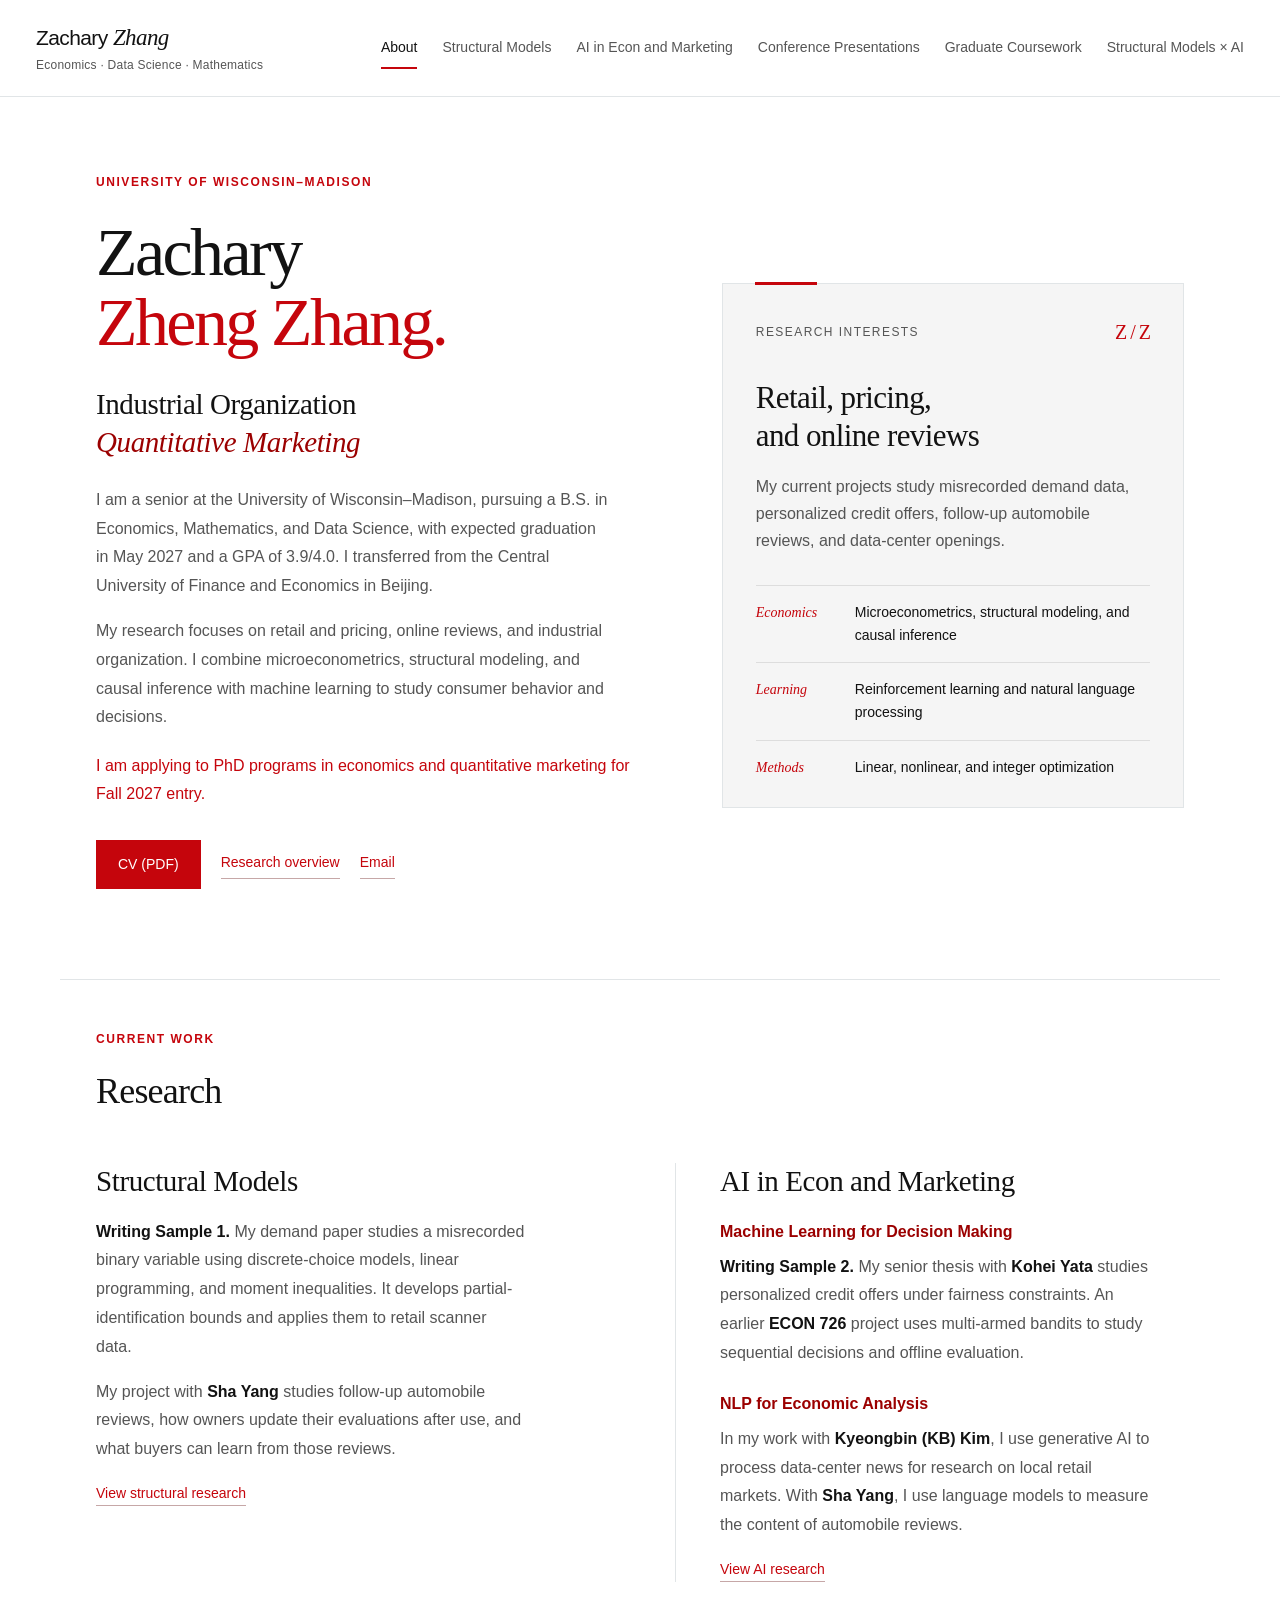
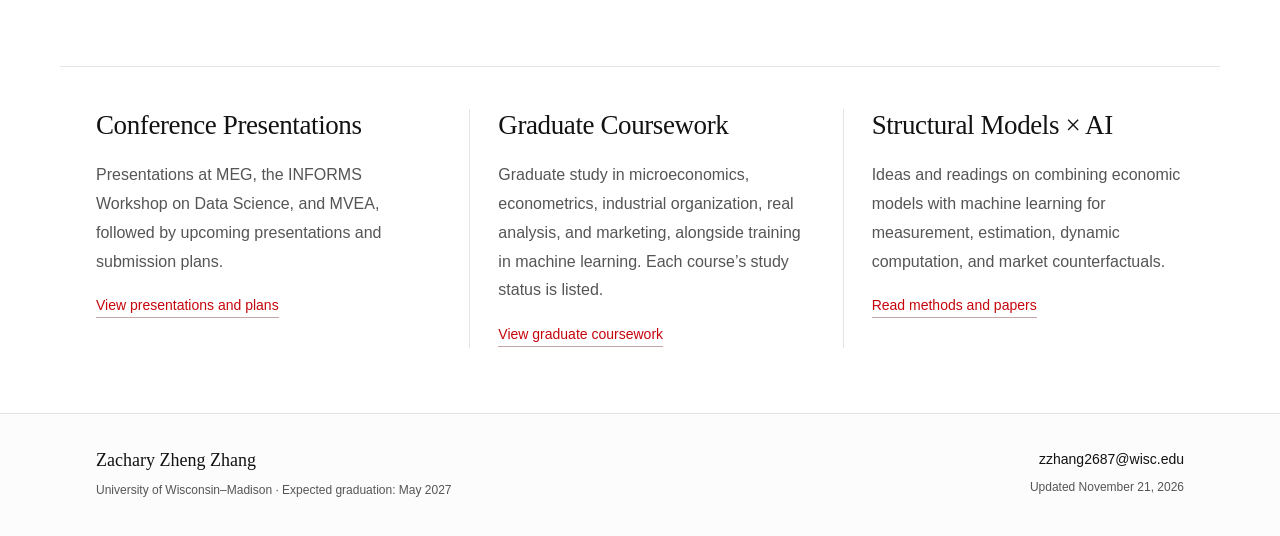
==== index.html @ 18e5381d "Label the demand and policy-learning papers as Writing Samples 1 and 2" ====
<!doctype html>
<html lang="en"><head><meta charset="utf-8"><meta name="viewport" content="width=device-width,initial-scale=1">
<title>About | Zachary Zheng Zhang</title>
<meta name="description" content="Zachary Zheng Zhang, UW–Madison senior in Economics, Mathematics, and Data Science. Research in industrial organization, quantitative marketing, structural models, and AI.">
<meta name="theme-color" content="#c5050c"><link rel="icon" href="favicon.svg?v=45985ab4f6cf" type="image/svg+xml"><link rel="stylesheet" href="style.css?v=45985ab4f6cf"><link rel="stylesheet" href="home.css?v=20261121"><script defer src="site.js"></script></head>
<body><a class="skip-link" href="#main">Skip to content</a>
<header class="site-header"><div class="header-inner"><a class="wordmark" href="index.html" aria-label="Zachary Zheng Zhang home">Zachary <span>Zhang</span><span class="wordmark-detail">Economics · Data Science · Mathematics</span></a>
<button class="menu-toggle" aria-controls="site-nav" aria-expanded="false">Menu</button><nav id="site-nav" aria-label="Main navigation"><a href="index.html" aria-current="page">About</a><a href="structural.html">Structural Models</a><a href="ai.html">AI in Econ and Marketing</a><a href="conferences.html">Conference Presentations</a><a href="coursework.html">Graduate Coursework</a><a href="ideas.html">Structural Models × AI</a></nav></div></header>

<main id="main">
<section class="home-hero wrap">
  <div class="hero-copy"><p class="eyebrow">University of Wisconsin–Madison</p><h1>Zachary<br><span class="name-second">Zheng Zhang.</span></h1><p class="hero-subtitle">Industrial Organization<br><em>Quantitative Marketing</em></p>
  <p class="bio">I am a senior at the University of Wisconsin–Madison, pursuing a B.S. in Economics, Mathematics, and Data Science, with expected graduation in May 2027 and a GPA of 3.9/4.0. I transferred from the Central University of Finance and Economics in Beijing.</p>
  <p class="bio">My research focuses on retail and pricing, online reviews, and industrial organization. I combine microeconometrics, structural modeling, and causal inference with machine learning to study consumer behavior and decisions.</p>
  <p class="application-note">I am applying to PhD programs in economics and quantitative marketing for Fall 2027 entry.</p>
  <div class="hero-actions"><a class="button primary" href="files/Zachary_Zhang_CV_Nov2026.pdf" target="_blank" rel="noopener">CV (PDF)</a><a class="text-link" href="#research">Research overview</a><a class="text-link" href="mailto:zzhang2687@wisc.edu">Email</a></div></div>
  <aside class="research-note home-interests" aria-labelledby="interests-heading"><div class="note-top"><span>Research interests</span><span class="note-monogram" aria-hidden="true">Z / Z</span></div><h2 id="interests-heading">Retail, pricing,<br>and online reviews</h2><p>My current projects study misrecorded demand data, personalized credit offers, follow-up automobile reviews, and data-center openings.</p>
  <div class="note-row"><span class="note-label">Economics</span><span>Microeconometrics, structural modeling, and causal inference</span></div><div class="note-row"><span class="note-label">Learning</span><span>Reinforcement learning and natural language processing</span></div><div class="note-row"><span class="note-label">Methods</span><span>Linear, nonlinear, and integer optimization</span></div></aside>
</section>
<section class="research-overview wrap home-research" id="research" aria-labelledby="research-heading"><div class="section-heading"><p class="eyebrow">Current work</p><h2 id="research-heading">Research</h2></div>
<div class="research-columns">
<article><h3>Structural Models</h3><p><strong>Writing Sample 1.</strong> My demand paper studies a misrecorded binary variable using discrete-choice models, linear programming, and moment inequalities. It develops partial-identification bounds and applies them to retail scanner data.</p><p>My project with <strong>Sha Yang</strong> studies follow-up automobile reviews, how owners update their evaluations after use, and what buyers can learn from those reviews.</p><a class="text-link" href="structural.html">View structural research</a></article>
<article><h3>AI in Econ and Marketing</h3><h4>Machine Learning for Decision Making</h4><p><strong>Writing Sample 2.</strong> My senior thesis with <strong>Kohei Yata</strong> studies personalized credit offers under fairness constraints. An earlier <strong>ECON 726</strong> project uses multi-armed bandits to study sequential decisions and offline evaluation.</p><h4>NLP for Economic Analysis</h4><p>In my work with <strong>Kyeongbin (KB) Kim</strong>, I use generative AI to process data-center news for research on local retail markets. With <strong>Sha Yang</strong>, I use language models to measure the content of automobile reviews.</p><a class="text-link" href="ai.html">View AI research</a></article>
</div></section>
<section class="home-destinations wrap" aria-label="Presentations, coursework, and research ideas">
<article><h2>Conference Presentations</h2><p>Presentations at MEG, the INFORMS Workshop on Data Science, and MVEA, followed by upcoming presentations and submission plans.</p><a class="text-link" href="conferences.html">View presentations and plans</a></article>
<article><h2>Graduate Coursework</h2><p>Graduate study in microeconomics, econometrics, industrial organization, real analysis, and marketing, alongside training in machine learning. Each course’s study status is listed.</p><a class="text-link" href="coursework.html">View graduate coursework</a></article>
<article><h2>Structural Models × AI</h2><p>Ideas and readings on combining economic models with machine learning for measurement, estimation, dynamic computation, and market counterfactuals.</p><a class="text-link" href="ideas.html">Read methods and papers</a></article>
</section>
</main>
<footer><div class="footer-inner"><div><a class="footer-name" href="index.html">Zachary Zheng Zhang</a><p>University of Wisconsin–Madison · Expected graduation: May 2027</p></div><div class="footer-contact"><a href="mailto:zzhang2687@wisc.edu">zzhang2687@wisc.edu</a><p>Updated November 21, 2026</p></div></div></footer>
</body></html>
---- style.css ----
:root{--ink:#121212;--muted:#555555;--red:#c5050c;--accent:#9b0000;--paper:#fff;--soft:#f5f5f5;--line:#e1e5e7;--serif:Georgia,'Times New Roman',serif;--sans:Inter,'Segoe UI',Arial,sans-serif}
*{box-sizing:border-box}html{scroll-behavior:smooth;scroll-padding-top:110px}body{margin:0;background:var(--paper);color:var(--ink);font-family:var(--sans);font-size:16px;line-height:1.65;-webkit-font-smoothing:antialiased}a{color:inherit;text-underline-offset:5px}button{font:inherit;cursor:pointer}a,button,summary{-webkit-tap-highlight-color:transparent}a:focus-visible,button:focus-visible,summary:focus-visible{outline:3px solid #9b0000;outline-offset:5px}h1,h2,h3,p{margin-top:0}h1,h2,h3{font-weight:400}h1,h2,h3{font-family:var(--serif)}em{color:var(--accent);font-weight:400}p{color:var(--muted)}.wrap{max-width:1160px;margin:auto;padding-left:36px;padding-right:36px}.site-header{border-bottom:1px solid var(--line);background:rgba(255,255,255,.97);position:sticky;top:0;z-index:10}.header-inner{max-width:1320px;margin:auto;padding:23px 36px;display:flex;align-items:center;justify-content:space-between;gap:24px}.wordmark{text-decoration:none;font-size:21px;line-height:1.3;letter-spacing:-.6px;font-weight:500;flex-shrink:0}.wordmark>span:not(.wordmark-detail){font-family:var(--serif);font-style:italic;font-size:23px}.wordmark-detail{display:block;font-size:12px;letter-spacing:.02em;color:var(--muted);font-weight:400;margin-top:5px}nav{display:flex;align-items:center;gap:25px}nav a{font-size:14px;color:#555555;text-decoration:none;white-space:nowrap;padding:8px 0;border-bottom:2px solid transparent}nav a:hover{color:var(--red)}nav a[aria-current=page]{color:var(--ink);border-bottom-color:var(--red)}.menu-toggle{display:none}.eyebrow{text-transform:uppercase;letter-spacing:.13em;font-size:12px;font-weight:600;color:var(--red);margin-bottom:24px}.home-hero{display:grid;grid-template-columns:1.17fr 1fr;gap:85px;padding-top:76px;padding-bottom:90px}.hero-copy h1{font-size:clamp(48px,5.4vw,68px);line-height:1.03;letter-spacing:-2.6px;margin:0 0 29px}.name-second{color:var(--red)}.hero-subtitle{font-family:var(--serif);font-size:29px;line-height:1.3;letter-spacing:-.4px;color:var(--ink);margin-bottom:24px}.bio{font-size:16px;line-height:1.8;max-width:515px}.hero-actions{display:flex;align-items:center;gap:26px;margin-top:32px}.button{display:inline-flex;align-items:center;justify-content:center;padding:12px 21px;text-decoration:none;font-size:14px;border:1px solid var(--red);transition:background .18s}.primary{background:var(--red);color:white}.primary:hover{background:#9b0000}.text-link{font-size:14px;color:var(--red);font-weight:500;text-decoration:none;border-bottom:1px solid #c6a7a7;padding-bottom:4px}.text-link:hover{border-bottom-color:var(--red)}.research-note{margin-top:28px;background:var(--soft);padding:32px 33px 28px;align-self:center;position:relative;border:1px solid #e1e5e7}.research-note:before{content:'';position:absolute;width:62px;height:3px;background:var(--red);top:-2px;left:32px}.note-top{display:flex;justify-content:space-between;align-items:center;text-transform:uppercase;font-size:11px;letter-spacing:.12em;color:var(--muted);margin-bottom:54px}.note-monogram{font-family:var(--serif);font-size:20px;letter-spacing:-1px;color:var(--red)}.research-note h2{font-size:31px;line-height:1.22;letter-spacing:-.6px;margin-bottom:18px}.research-note>p{font-size:15px;line-height:1.7;margin-bottom:31px}.note-row{display:grid;grid-template-columns:75px 1fr;border-top:1px solid #dddddd;padding:15px 0;font-size:14px;gap:9px}.note-label{color:var(--red);font-family:var(--serif);font-style:italic;font-size:17px}.note-bottom{border-top:1px solid #dddddd;font-size:12px;color:#666666;margin-top:0;padding-top:24px;line-height:1.6}.research-overview{padding-top:50px;padding-bottom:84px;border-top:1px solid var(--line)}.section-heading .eyebrow{margin-bottom:12px}.section-heading h2{font-size:36px;letter-spacing:-.8px;margin-bottom:42px}.research-columns{display:grid;grid-template-columns:1fr 1fr;gap:70px}.research-columns article+article{border-left:1px solid var(--line);padding-left:44px}.small-label{font-size:13px;color:var(--red)}.research-columns h3{font-size:29px;line-height:1.25;letter-spacing:-.4px;margin:13px 0 18px}.research-columns p{font-size:16px;line-height:1.8;max-width:430px}.bridge-band{background:var(--red);padding:53px 0 58px}.bridge-inner{display:grid;grid-template-columns:1.1fr 1fr;gap:80px;align-items:center}.bridge-band .eyebrow{color:#eeeeee;margin-bottom:16px}.bridge-band h2{color:#fff;font-size:35px;line-height:1.2;letter-spacing:-.5px;margin-bottom:0}.bridge-band p{color:#eeeeee;font-size:16px;line-height:1.75}.light{border-color:#eeeeee;color:#fff;background:transparent}.light:hover{background:#9b0000}.page-intro{padding-top:72px;padding-bottom:47px}.page-intro h1{font-size:clamp(42px,4.9vw,60px);line-height:1.12;letter-spacing:-1.6px;margin-bottom:27px}.page-lead{max-width:730px;font-size:18px;line-height:1.8;margin-bottom:0}.projects{padding-bottom:45px}.project{border-top:1px solid var(--line);padding:42px 0 46px;display:grid;grid-template-columns:200px 1fr;gap:38px;scroll-margin-top:120px}.project-meta p{font-size:14px;line-height:1.75;margin-top:20px}.status{font-size:12px;background:#fbefef;color:var(--red);padding:5px 9px;display:inline-block}.status.muted{background:#f2f2f2;color:#555555}.project-main h2{font-size:32px;line-height:1.25;letter-spacing:-.6px;margin-bottom:8px}.project-subtitle{font-family:var(--serif);font-size:21px;line-height:1.4;margin-bottom:12px;color:#555555}.project-credit{font-size:13px;margin-bottom:24px;color:var(--accent)}.project-main>p:not(.project-subtitle):not(.project-credit){font-size:16px;line-height:1.85}.tags{display:flex;flex-wrap:wrap;gap:7px 9px;margin:22px 0}.tags span{border:1px solid var(--line);font-size:12px;padding:3px 9px;color:#555555}details{border-top:1px solid var(--line);margin-top:23px}summary{list-style:none;cursor:pointer;font-size:14px;font-weight:500;color:var(--red);padding:17px 28px 9px 0;position:relative;width:100%}summary::-webkit-details-marker{display:none}summary:after{content:'+';font-size:23px;font-weight:300;position:absolute;right:3px;top:9px}details[open] summary:after{content:'−'}.detail-body{padding-top:8px}.detail-body p{font-size:15px;line-height:1.85}.detail-body a{color:var(--red)}.closing-note{padding-top:42px;padding-bottom:70px;border-top:1px solid var(--line)}.closing-note .eyebrow{margin-bottom:18px}.closing-note h2{font-size:31px;line-height:1.35;max-width:800px;letter-spacing:-.4px}.closing-note p:not(.eyebrow){max-width:730px;line-height:1.85}.coursework-section{padding-bottom:45px}.course-toolbar{display:flex;align-items:center;justify-content:space-between;gap:20px;padding:12px 0 27px}.filters{display:flex;gap:8px;flex-wrap:wrap}.filter{border:1px solid var(--line);background:white;padding:8px 15px;color:var(--muted);font-size:14px}.filter.active{background:var(--red);color:white;border-color:var(--red)}.filter:hover:not(.active){background:var(--soft)}#course-count{white-space:nowrap;color:var(--muted);font-size:13px}table{border-collapse:collapse;width:100%;text-align:left;font-size:15px}th{font-size:12px;font-weight:500;letter-spacing:.07em;text-transform:uppercase;color:var(--muted);background:var(--soft);padding:15px 16px;border-top:1px solid var(--line);border-bottom:1px solid var(--line)}td{padding:19px 16px;border-bottom:1px solid var(--line);line-height:1.5}.course-code{font-size:13px;font-weight:500;white-space:nowrap;color:var(--red)}.area-cell{font-size:13px;color:var(--muted);white-space:nowrap}.course-status{font-size:12px;white-space:nowrap;color:var(--muted)}.course-status.audit{color:#555555;background:#f2f2f2;padding:4px 7px}.course-status.planned{color:#555555;background:#f2f2f2;padding:4px 7px}.course-status.current{color:var(--red);background:var(--soft);padding:4px 7px}.table-note{font-size:13px;line-height:1.7;margin-top:20px;max-width:820px}.preparation-note{border-top:1px solid var(--line);padding-top:48px;padding-bottom:70px;display:grid;grid-template-columns:1fr 1fr;gap:70px;align-items:center}.preparation-note .eyebrow{margin-bottom:15px}.preparation-note h2{font-size:35px;line-height:1.25;margin-bottom:0}.preparation-note>p{line-height:1.85}.ideas-disclaimer{padding:17px 20px;border-left:2px solid var(--accent);background:var(--soft);font-size:14px;margin-bottom:40px}.ideas{padding-bottom:52px}.idea{padding:40px 0 44px;border-top:1px solid var(--line)}.idea-top{display:flex;align-items:center;justify-content:space-between;gap:20px;margin-bottom:18px}.idea-top .eyebrow{margin-bottom:0}.idea-badge{font-size:12px;white-space:nowrap;border:1px solid #dddddd;color:#555555;padding:3px 8px}.idea h2{font-size:34px;letter-spacing:-.6px;margin-bottom:18px}.idea-question{color:var(--ink);font-family:var(--serif);font-size:23px;line-height:1.5;max-width:820px;margin-bottom:18px}.idea-description{max-width:850px;line-height:1.85}.idea-components{margin-top:28px;margin-bottom:0;display:grid;grid-template-columns:1fr 1fr 1fr;gap:25px;background:var(--soft);padding:22px 25px}.idea-components dt{font-size:12px;color:var(--muted);margin-bottom:8px}.idea-components dd{margin:0;font-size:15px;line-height:1.5;color:var(--red)}footer{border-top:1px solid var(--line);background:#fcfcfc}.footer-inner{max-width:1160px;padding:32px 36px 35px;margin:auto;display:flex;justify-content:space-between;gap:24px}.footer-name{font-family:var(--serif);font-size:18px;text-decoration:none}.footer-inner p{font-size:12px;margin:6px 0 0}.footer-contact{text-align:right}.footer-contact a{font-size:14px;text-decoration:none}.footer-contact a:hover{text-decoration:underline}.skip-link{position:absolute;top:-80px;left:20px;padding:10px;background:white;z-index:30}.skip-link:focus{top:10px}.sr-only{position:absolute;width:1px;height:1px;padding:0;margin:-1px;overflow:hidden;clip:rect(0,0,0,0);white-space:nowrap;border:0}[hidden]{display:none!important}
@media(min-width:1450px){.header-inner{max-width:1280px}.home-hero{padding-top:90px;padding-bottom:105px}}
@media(max-width:1100px){.header-inner{padding:20px 28px;gap:20px}nav{gap:18px}nav a{font-size:13px}.wordmark-detail{display:none}.home-hero{gap:45px}.note-row{grid-template-columns:65px 1fr}.research-note{padding:28px}.project{grid-template-columns:165px 1fr;gap:30px}}
@media(max-width:850px){.header-inner{flex-wrap:wrap;gap:12px;padding:18px 26px}nav{width:100%;justify-content:space-between;gap:12px}nav a{font-size:13px}.wrap{padding-left:28px;padding-right:28px}.home-hero{padding-top:54px;gap:30px;grid-template-columns:1.1fr 1fr}.hero-copy h1{font-size:48px;letter-spacing:-1.8px}.hero-subtitle{font-size:26px}.bio{font-size:15px}.research-note{padding:25px}.research-note h2{font-size:27px}.note-row{display:block;padding:12px 0}.note-row .note-label{display:block;margin-bottom:3px}.note-top{margin-bottom:32px}.hero-actions{gap:20px;flex-wrap:wrap}.research-columns{gap:32px}.research-columns article+article{padding-left:30px}.research-columns h3{font-size:26px}.bridge-inner{gap:40px}.bridge-band h2{font-size:30px}.area-cell{display:none}thead th:nth-child(3){display:none}.project{grid-template-columns:140px 1fr;gap:25px}.project-main h2{font-size:28px}}
@media(max-width:620px){.site-header{position:sticky}.header-inner{padding:17px 22px;gap:0}.wordmark{font-size:20px}.wordmark>span:not(.wordmark-detail){font-size:21px}.menu-toggle{display:block;border:1px solid var(--line);background:white;color:var(--red);font-size:14px;padding:5px 12px}.site-header nav{display:none;flex-direction:column;align-items:stretch;padding-top:18px;gap:0}.site-header.menu-open nav{display:flex}nav a{font-size:15px;padding:12px 0;border-bottom:1px solid var(--line)}nav a[aria-current=page]{font-weight:600;border-bottom-color:var(--line)}.wrap{padding-left:23px;padding-right:23px}.home-hero{display:block;padding-top:43px;padding-bottom:49px}.hero-copy h1{font-size:52px;letter-spacing:-2px;margin-bottom:24px}.eyebrow{font-size:11px;letter-spacing:.11em;margin-bottom:22px}.hero-subtitle{font-size:29px;margin-bottom:22px}.bio{font-size:16px;line-height:1.8}.hero-actions{margin-top:26px;gap:23px}.research-note{margin-top:44px;padding:26px 26px 24px}.note-top{margin-bottom:32px}.research-note h2{font-size:32px}.note-row{display:grid;grid-template-columns:72px 1fr;padding:14px 0}.note-row .note-label{margin:0}.note-bottom{padding-top:20px}.research-overview{padding-top:37px;padding-bottom:48px}.section-heading h2{font-size:30px;line-height:1.25;margin-bottom:30px}.research-columns{display:block}.research-columns article+article{border-left:0;border-top:1px solid var(--line);margin-top:30px;padding-left:0;padding-top:30px}.research-columns h3{font-size:29px}.bridge-band{padding:38px 0 42px}.bridge-inner{display:block}.bridge-band h2{font-size:32px;margin-bottom:24px}.bridge-band p{font-size:16px}.page-intro{padding-top:43px;padding-bottom:32px}.page-intro h1{font-size:39px;letter-spacing:-1px;line-height:1.15;margin-bottom:23px}.page-lead{font-size:16px;line-height:1.85}.project{display:block;padding:28px 0 34px}.project-meta{display:flex;justify-content:space-between;gap:15px;align-items:center;margin-bottom:22px}.project-meta p{margin:0;font-size:12px;text-align:right}.project-main h2{font-size:28px}.project-subtitle{font-size:20px}.project-credit{font-size:13px}.project-main>p:not(.project-subtitle):not(.project-credit){font-size:16px}.detail-body p{font-size:16px}.closing-note{padding-top:33px;padding-bottom:43px}.closing-note h2{font-size:28px}.projects{padding-bottom:14px}.course-toolbar{align-items:flex-start;flex-direction:column;gap:14px;padding-bottom:20px}.filters{gap:7px}.filter{font-size:13px;padding:7px 10px}#course-count{font-size:12px}.table-scroll{overflow-x:auto}table{font-size:14px;min-width:440px}th{padding:12px 10px;font-size:11px}td{padding:17px 10px}.course-code{font-size:12px}.course-status{font-size:11px}.table-note{font-size:13px}.preparation-note{display:block;padding-top:33px;padding-bottom:39px}.preparation-note h2{font-size:31px;margin-bottom:24px}.idea-top{align-items:flex-start;gap:14px}.idea-top .eyebrow{font-size:10px;max-width:170px}.idea-badge{font-size:11px}.ideas-disclaimer{font-size:14px;padding:16px 17px;margin-bottom:28px}.idea{padding:28px 0 32px}.idea h2{font-size:29px;line-height:1.25}.idea-question{font-size:22px}.idea-description{font-size:16px}.idea-components{display:block;padding:20px}.idea-components div+div{margin-top:19px;border-top:1px solid var(--line);padding-top:15px}.idea-components dt{font-size:12px;margin-bottom:4px}.idea-components dd{font-size:15px}.ideas{padding-bottom:25px}.footer-inner{display:block;padding:27px 23px}.footer-contact{text-align:left;margin-top:21px}.footer-inner p{font-size:12px}}
@media(prefers-reduced-motion:reduce){html{scroll-behavior:auto}*{transition:none!important}}

/* Keep navigation, labels, and course information readable at all widths. */
nav a,.filter,.small-label,.status,.tags span,.course-status,.course-code,.area-cell,.idea-badge,.note-row,.note-label,.idea-components dt{font-size:14px}.note-top,.eyebrow,.idea-top .eyebrow{font-size:12px}.bio,.research-note>p,.detail-body p,table{font-size:16px}
.application-note{font-size:16px;line-height:1.75;color:var(--red);margin-top:20px}.hero-actions{flex-wrap:wrap;gap:20px}.research-overview-text{border-top:1px solid var(--line);padding-top:22px;margin-top:26px}.research-overview-text h3{font-family:var(--sans);font-size:14px;font-weight:500;color:var(--red);margin-bottom:13px}.presentation-record{color:var(--red);font-size:14px!important;line-height:1.8;margin-top:22px}.paper-links{display:flex;flex-wrap:wrap;gap:14px 25px;margin:20px 0}.file-note{font-size:13px!important;line-height:1.7!important;margin-bottom:19px}.course-topic{display:block;font-size:14px;color:var(--muted);margin-top:6px}.conference-section{padding-bottom:45px}.conference-group{font-size:27px;padding-bottom:20px;border-bottom:1px solid var(--line);margin:0}.conference-entry{display:grid;grid-template-columns:225px 1fr;gap:38px;padding:34px 0;border-bottom:1px solid var(--line)}.conference-date time{display:block;font-size:15px;color:var(--red);margin-bottom:14px}.conference-date .status{font-size:13px}.conference-main h3{font-size:29px;line-height:1.3;margin-bottom:10px}.conference-location{font-size:14px;margin-bottom:20px}.conference-paper{font-size:18px;line-height:1.6;margin-bottom:13px}.conference-paper a{color:var(--ink);text-decoration:none;border-bottom:1px solid var(--line)}.conference-paper a:hover{border-bottom-color:var(--red)}.conference-note{font-size:14px;line-height:1.8;margin-bottom:19px}
@media(min-width:1051px) and (max-width:1250px){.header-inner{flex-wrap:wrap;gap:10px}nav{width:100%;justify-content:space-between;gap:15px}}
@media(max-width:1050px){.header-inner{padding:17px 23px;gap:0;flex-wrap:wrap}.wordmark-detail{display:none}.menu-toggle{display:block;border:1px solid var(--line);background:white;color:var(--red);font-size:14px;padding:5px 12px}.site-header nav{display:none;flex-direction:column;align-items:stretch;width:100%;padding-top:18px;gap:0}.site-header.menu-open nav{display:flex}nav a{font-size:15px;padding:11px 0;border-bottom:1px solid var(--line)}nav a[aria-current=page]{font-weight:600;border-bottom-color:var(--line)}}
@media(max-width:620px){.conference-entry{display:block;padding:27px 0}.conference-date{margin-bottom:20px}.conference-date time{margin-bottom:10px}.conference-main h3{font-size:27px}.conference-paper{font-size:17px}.conference-section{padding-bottom:30px}.conference-group{font-size:26px}.paper-links{gap:16px}.file-note{font-size:14px!important}}


/* Explanatory introductions and the two AI research areas. */
.intro-explanation{max-width:850px;margin-top:26px;font-size:16px;line-height:1.85}.intro-explanation p{margin-bottom:18px}.research-points{padding-left:23px;color:var(--muted);margin:22px 0}.research-points li+li{margin-top:13px}.research-points strong{font-weight:600;color:var(--ink)}.page-jump-links{display:flex;flex-wrap:wrap;gap:16px 28px;margin-top:28px}.research-group{scroll-margin-top:135px}.research-group-heading{padding:28px 0 29px;border-top:2px solid var(--red)}.research-group-heading h2{font-size:35px;line-height:1.25;letter-spacing:-.6px;max-width:850px;margin-bottom:18px}.research-group-heading p{font-size:17px;line-height:1.8;max-width:850px;margin-bottom:0}.research-group .project-main h3{font-size:32px;line-height:1.25;letter-spacing:-.6px;margin-bottom:8px}.research-group .research-overview-text h4{font-family:var(--sans);font-size:14px;font-weight:500;color:var(--red);margin:0 0 13px}.reading-list{padding-left:23px;max-width:900px}.reading-list li{padding:0 0 23px 6px}.reading-list a{color:var(--red)}.reading-list p{font-size:16px;line-height:1.8;margin:7px 0 0}.reading-authors{font-size:14px;color:var(--muted)}.idea-reading{max-width:850px;font-size:15px;line-height:1.8;margin:20px 0 0}.idea-reading a{color:var(--red)}
@media(max-width:850px){.research-group .project-main h3{font-size:28px}.research-group-heading h2{font-size:31px}}
@media(max-width:620px){.research-group-heading{padding:24px 0}.research-group-heading h2{font-size:29px}.research-group-heading p{font-size:16px}.page-jump-links{gap:17px}.intro-explanation{margin-top:22px}.research-group{scroll-margin-top:90px}.reading-list{padding-left:20px}}
---- home.css ----
/* Homepage-specific layout; shared site colors and typography are inherited. */
.home-interests .note-top{margin-bottom:30px}
.home-interests .note-row{grid-template-columns:90px 1fr}
.home-interests .note-row:last-child{padding-bottom:0}
.home-research .research-columns h3{margin-top:0}
.home-research h4{font-family:var(--sans);font-size:16px;line-height:1.5;font-weight:600;color:var(--accent);margin:24px 0 9px}
.home-research h4:first-of-type{margin-top:20px}
.home-research strong{font-weight:600;color:var(--ink)}
.home-destinations{display:grid;grid-template-columns:repeat(3,minmax(0,1fr));gap:32px;border-top:1px solid var(--line);padding-top:42px;padding-bottom:65px}
.home-destinations article+article{border-left:1px solid var(--line);padding-left:28px}
.home-destinations h2{font-size:27px;line-height:1.25;letter-spacing:-.4px;margin-bottom:18px}
.home-destinations p{font-size:16px;line-height:1.8}
@media(max-width:850px){.home-interests .note-row{display:block}.home-interests .note-label{display:block;margin-bottom:5px}.home-destinations{grid-template-columns:1fr;gap:28px}.home-destinations article+article{border-left:0;border-top:1px solid var(--line);padding-left:0;padding-top:28px}}
@media(max-width:620px){.home-interests .note-row{display:grid;grid-template-columns:90px 1fr}.home-destinations{padding-top:32px;padding-bottom:44px}.home-destinations h2{font-size:28px}}
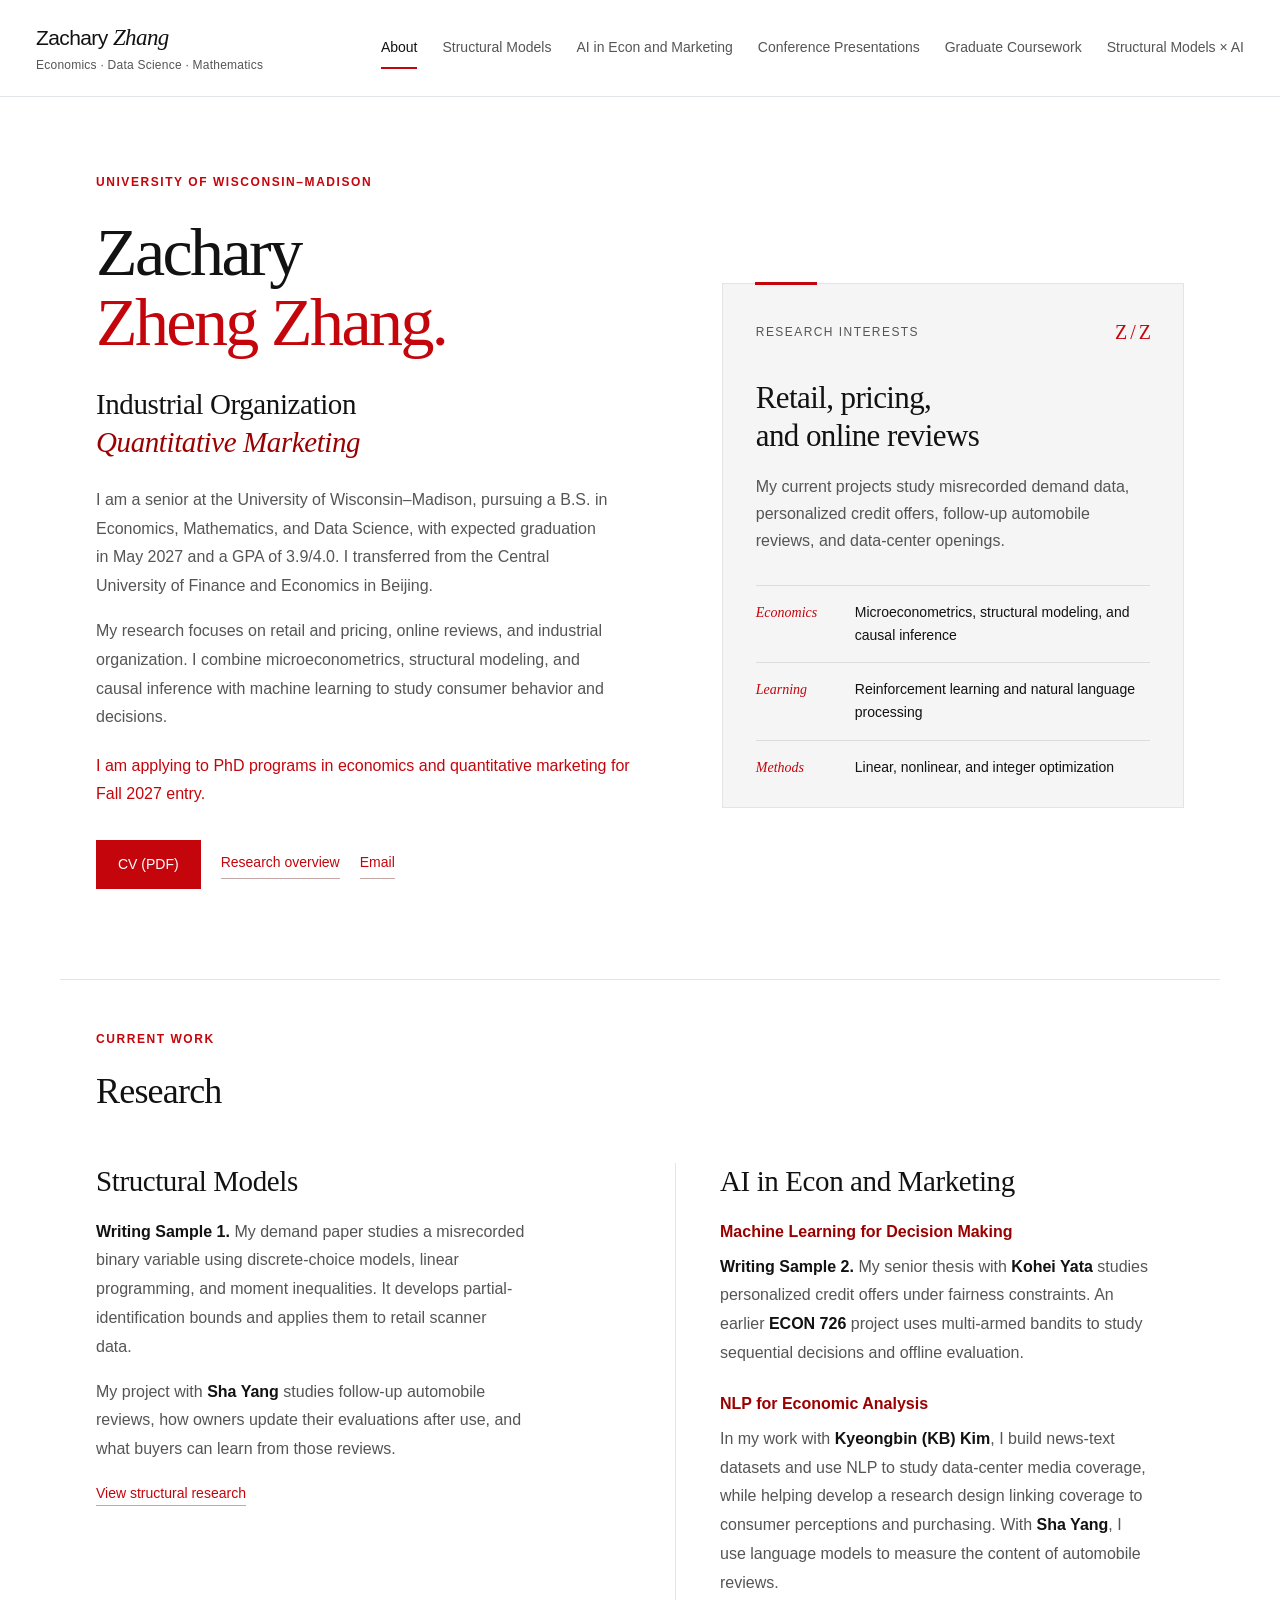
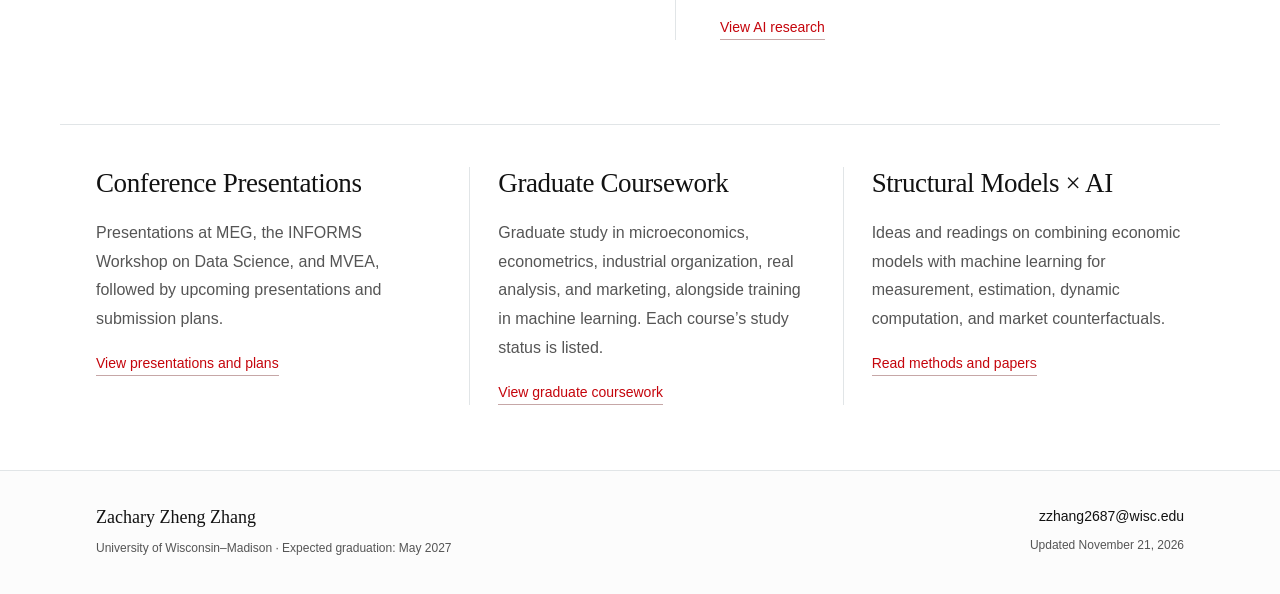
==== commit 73de11cb: "Emphasize NLP and media-data contributions in the Kim project" ====
--- a/index.html
+++ b/index.html
@@ -20,7 +20,7 @@
 <section class="research-overview wrap home-research" id="research" aria-labelledby="research-heading"><div class="section-heading"><p class="eyebrow">Current work</p><h2 id="research-heading">Research</h2></div>
 <div class="research-columns">
 <article><h3>Structural Models</h3><p><strong>Writing Sample 1.</strong> My demand paper studies a misrecorded binary variable using discrete-choice models, linear programming, and moment inequalities. It develops partial-identification bounds and applies them to retail scanner data.</p><p>My project with <strong>Sha Yang</strong> studies follow-up automobile reviews, how owners update their evaluations after use, and what buyers can learn from those reviews.</p><a class="text-link" href="structural.html">View structural research</a></article>
-<article><h3>AI in Econ and Marketing</h3><h4>Machine Learning for Decision Making</h4><p><strong>Writing Sample 2.</strong> My senior thesis with <strong>Kohei Yata</strong> studies personalized credit offers under fairness constraints. An earlier <strong>ECON 726</strong> project uses multi-armed bandits to study sequential decisions and offline evaluation.</p><h4>NLP for Economic Analysis</h4><p>In my work with <strong>Kyeongbin (KB) Kim</strong>, I use generative AI to process data-center news for research on local retail markets. With <strong>Sha Yang</strong>, I use language models to measure the content of automobile reviews.</p><a class="text-link" href="ai.html">View AI research</a></article>
+<article><h3>AI in Econ and Marketing</h3><h4>Machine Learning for Decision Making</h4><p><strong>Writing Sample 2.</strong> My senior thesis with <strong>Kohei Yata</strong> studies personalized credit offers under fairness constraints. An earlier <strong>ECON 726</strong> project uses multi-armed bandits to study sequential decisions and offline evaluation.</p><h4>NLP for Economic Analysis</h4><p>In my work with <strong>Kyeongbin (KB) Kim</strong>, I build news-text datasets and use NLP to study data-center media coverage, while helping develop a research design linking coverage to consumer perceptions and purchasing. With <strong>Sha Yang</strong>, I use language models to measure the content of automobile reviews.</p><a class="text-link" href="ai.html">View AI research</a></article>
 </div></section>
 <section class="home-destinations wrap" aria-label="Presentations, coursework, and research ideas">
 <article><h2>Conference Presentations</h2><p>Presentations at MEG, the INFORMS Workshop on Data Science, and MVEA, followed by upcoming presentations and submission plans.</p><a class="text-link" href="conferences.html">View presentations and plans</a></article>
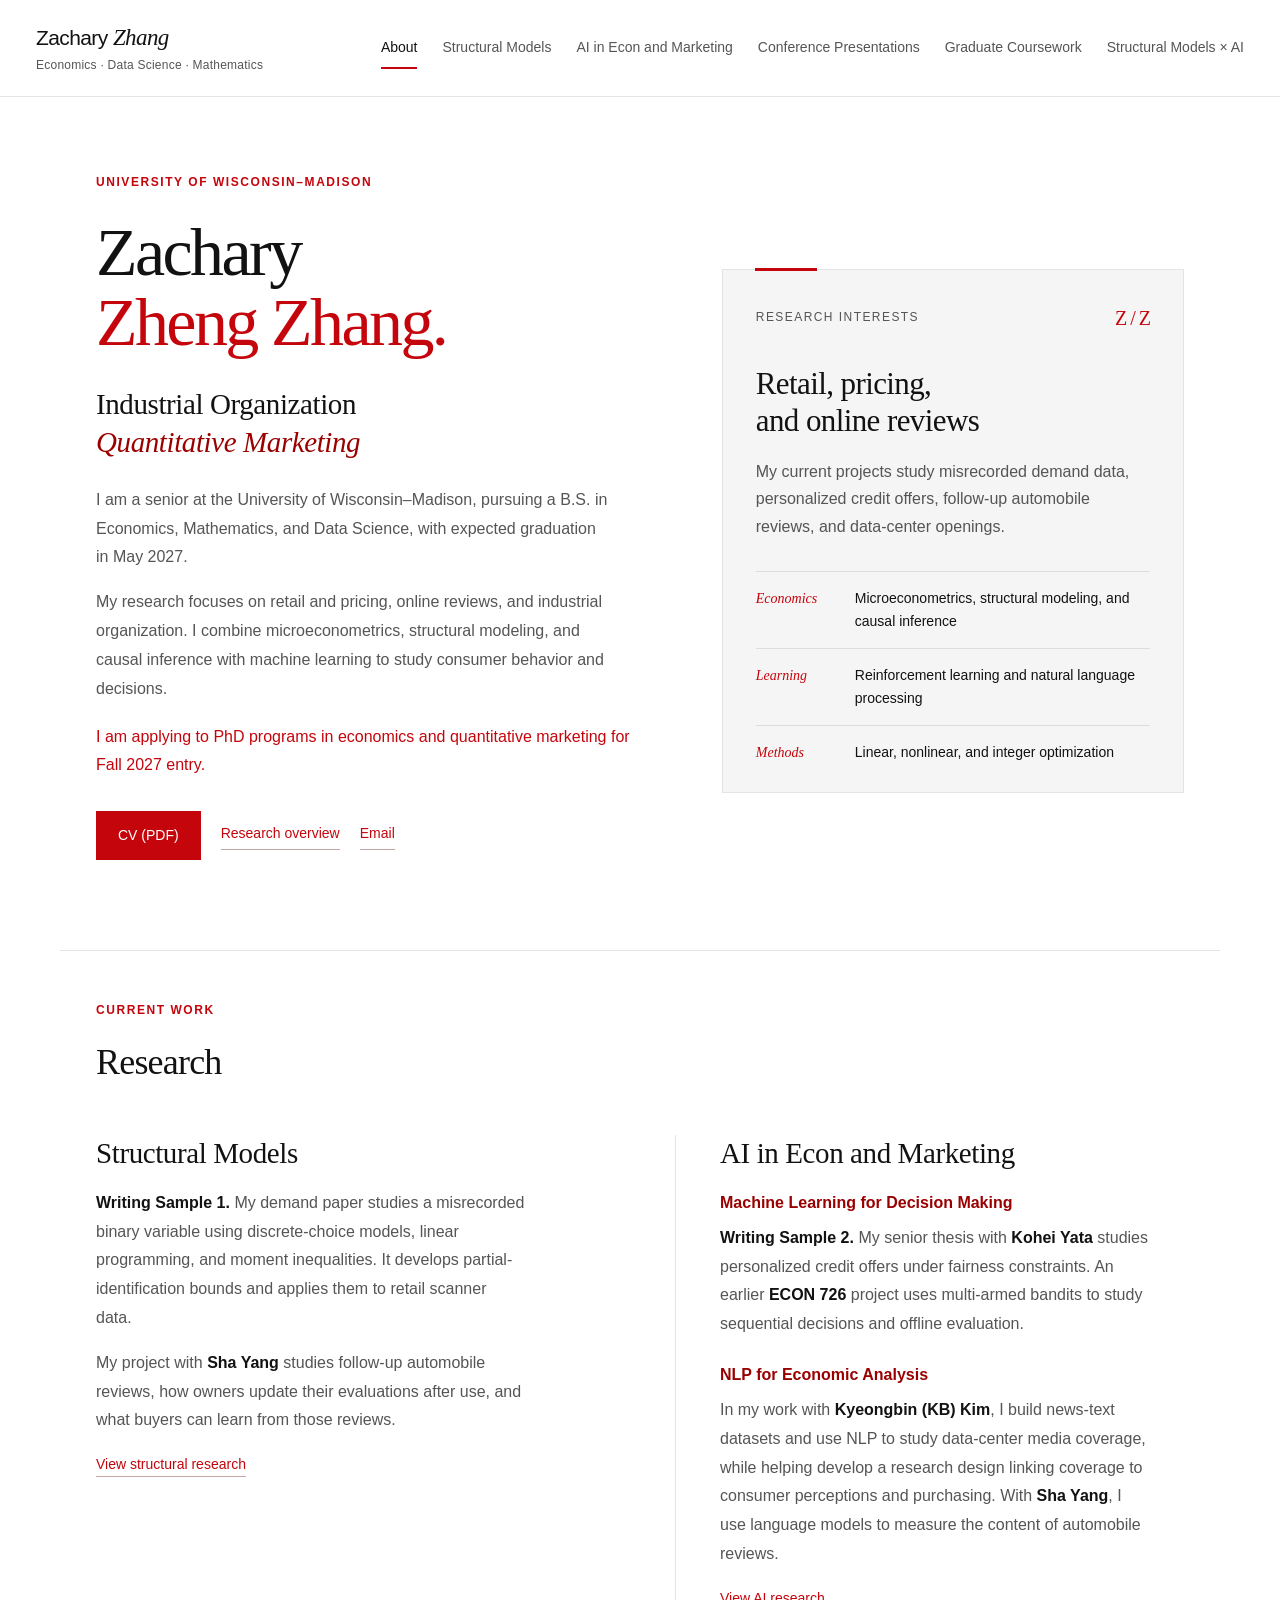
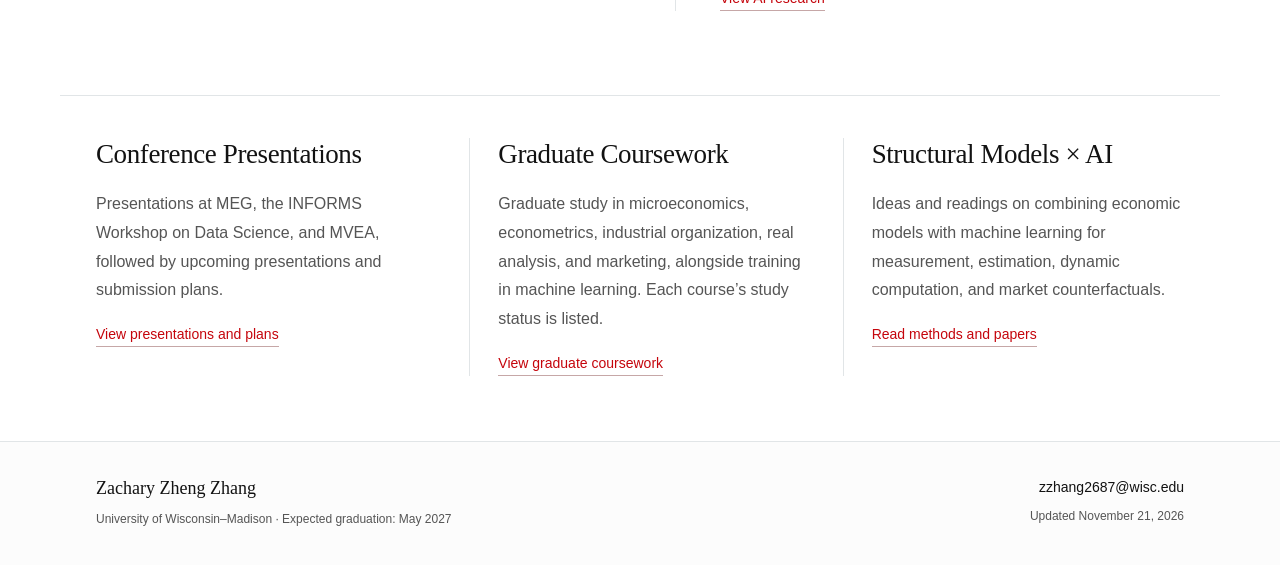
==== commit 98022691: "Remove transfer history and GPA from the homepage biography" ====
--- a/index.html
+++ b/index.html
@@ -10,7 +10,7 @@
 <main id="main">
 <section class="home-hero wrap">
   <div class="hero-copy"><p class="eyebrow">University of Wisconsin–Madison</p><h1>Zachary<br><span class="name-second">Zheng Zhang.</span></h1><p class="hero-subtitle">Industrial Organization<br><em>Quantitative Marketing</em></p>
-  <p class="bio">I am a senior at the University of Wisconsin–Madison, pursuing a B.S. in Economics, Mathematics, and Data Science, with expected graduation in May 2027 and a GPA of 3.9/4.0. I transferred from the Central University of Finance and Economics in Beijing.</p>
+  <p class="bio">I am a senior at the University of Wisconsin–Madison, pursuing a B.S. in Economics, Mathematics, and Data Science, with expected graduation in May 2027.</p>
   <p class="bio">My research focuses on retail and pricing, online reviews, and industrial organization. I combine microeconometrics, structural modeling, and causal inference with machine learning to study consumer behavior and decisions.</p>
   <p class="application-note">I am applying to PhD programs in economics and quantitative marketing for Fall 2027 entry.</p>
   <div class="hero-actions"><a class="button primary" href="files/Zachary_Zhang_CV_Nov2026.pdf" target="_blank" rel="noopener">CV (PDF)</a><a class="text-link" href="#research">Research overview</a><a class="text-link" href="mailto:zzhang2687@wisc.edu">Email</a></div></div>
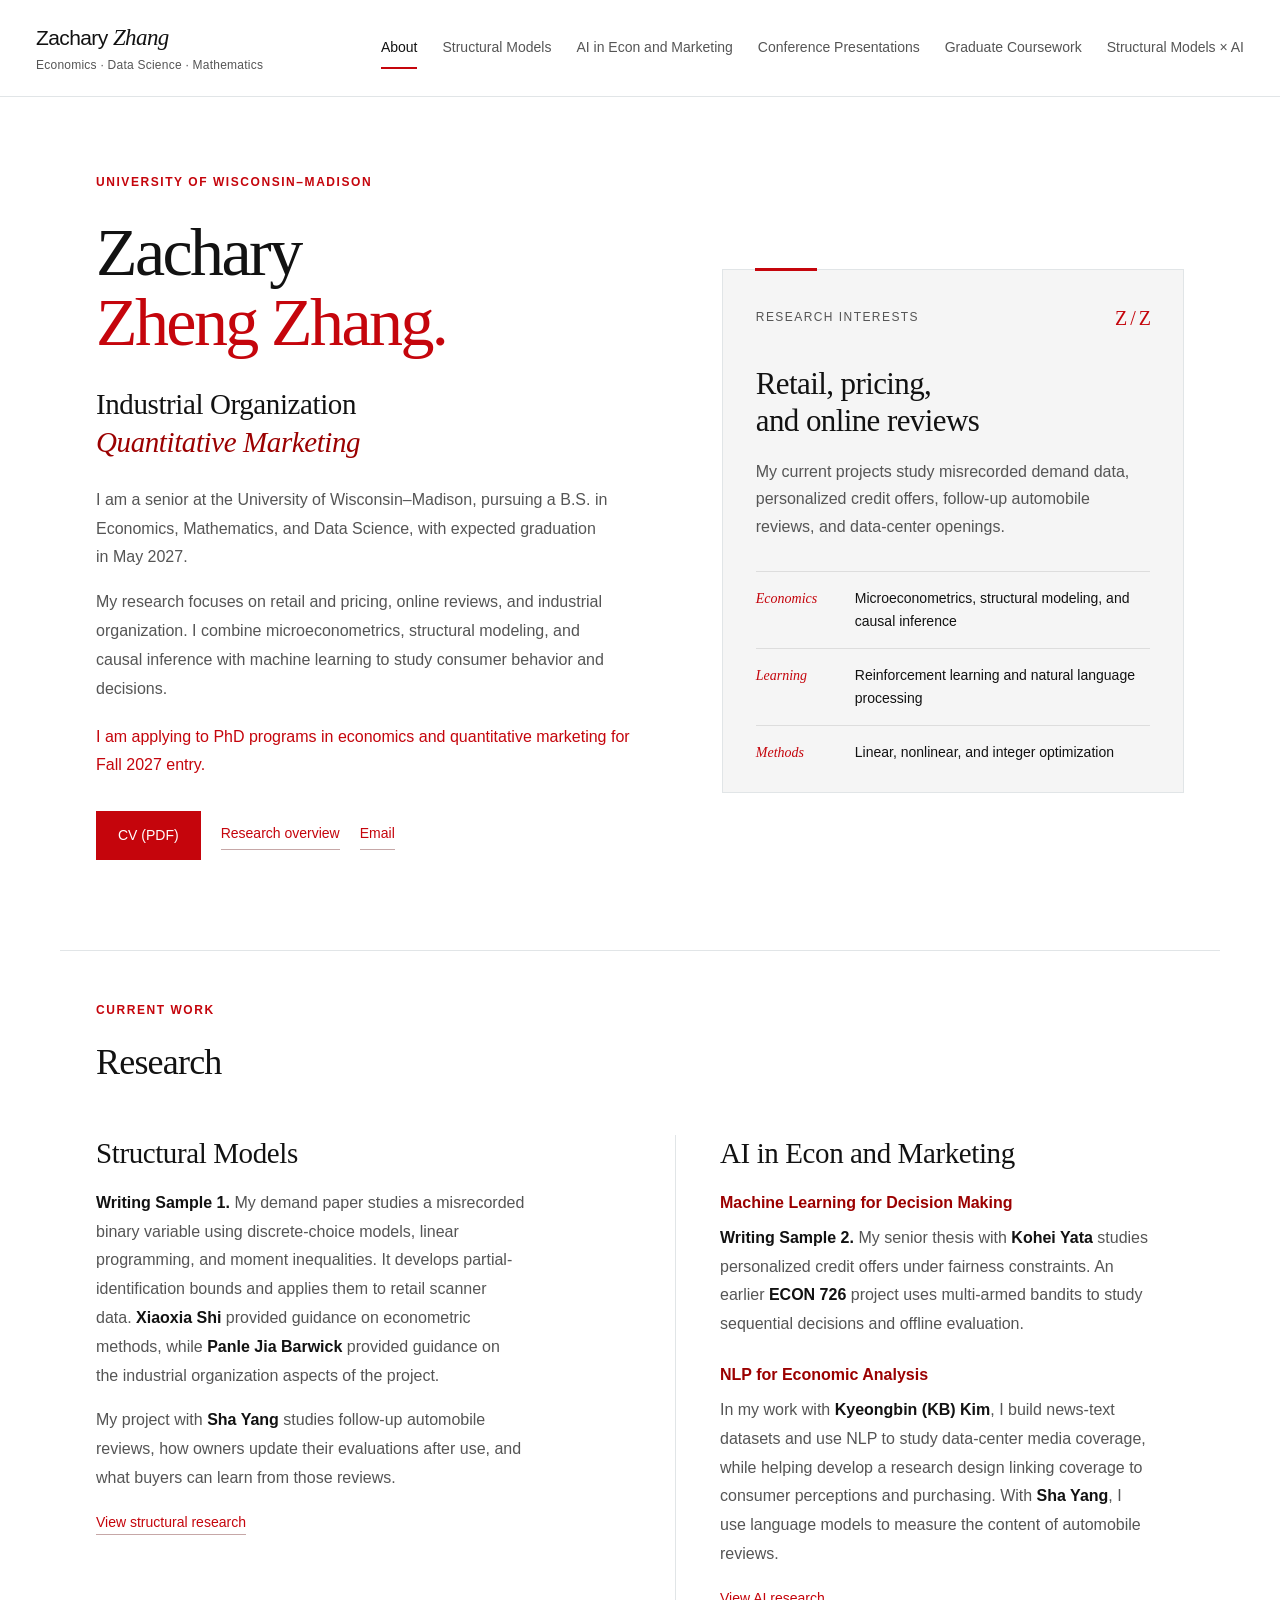
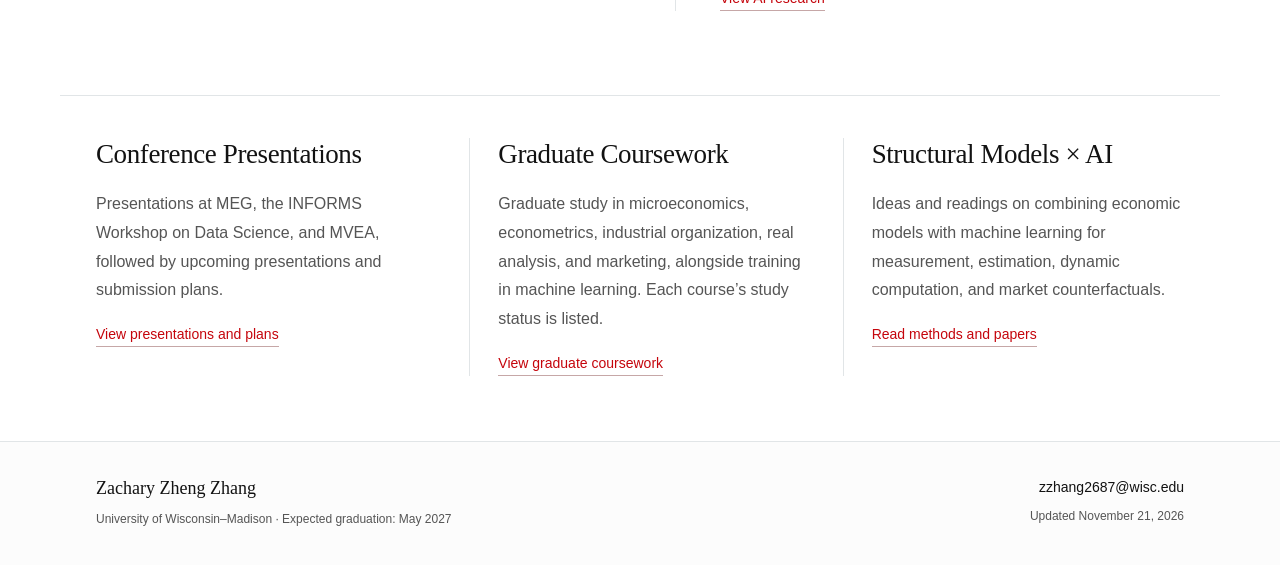
==== commit 3765cc66: "Credit econometric and industrial organization guidance on Writing Sample 1" ====
--- a/index.html
+++ b/index.html
@@ -19,7 +19,7 @@
 </section>
 <section class="research-overview wrap home-research" id="research" aria-labelledby="research-heading"><div class="section-heading"><p class="eyebrow">Current work</p><h2 id="research-heading">Research</h2></div>
 <div class="research-columns">
-<article><h3>Structural Models</h3><p><strong>Writing Sample 1.</strong> My demand paper studies a misrecorded binary variable using discrete-choice models, linear programming, and moment inequalities. It develops partial-identification bounds and applies them to retail scanner data.</p><p>My project with <strong>Sha Yang</strong> studies follow-up automobile reviews, how owners update their evaluations after use, and what buyers can learn from those reviews.</p><a class="text-link" href="structural.html">View structural research</a></article>
+<article><h3>Structural Models</h3><p><strong>Writing Sample 1.</strong> My demand paper studies a misrecorded binary variable using discrete-choice models, linear programming, and moment inequalities. It develops partial-identification bounds and applies them to retail scanner data. <strong>Xiaoxia Shi</strong> provided guidance on econometric methods, while <strong>Panle Jia Barwick</strong> provided guidance on the industrial organization aspects of the project.</p><p>My project with <strong>Sha Yang</strong> studies follow-up automobile reviews, how owners update their evaluations after use, and what buyers can learn from those reviews.</p><a class="text-link" href="structural.html">View structural research</a></article>
 <article><h3>AI in Econ and Marketing</h3><h4>Machine Learning for Decision Making</h4><p><strong>Writing Sample 2.</strong> My senior thesis with <strong>Kohei Yata</strong> studies personalized credit offers under fairness constraints. An earlier <strong>ECON 726</strong> project uses multi-armed bandits to study sequential decisions and offline evaluation.</p><h4>NLP for Economic Analysis</h4><p>In my work with <strong>Kyeongbin (KB) Kim</strong>, I build news-text datasets and use NLP to study data-center media coverage, while helping develop a research design linking coverage to consumer perceptions and purchasing. With <strong>Sha Yang</strong>, I use language models to measure the content of automobile reviews.</p><a class="text-link" href="ai.html">View AI research</a></article>
 </div></section>
 <section class="home-destinations wrap" aria-label="Presentations, coursework, and research ideas">
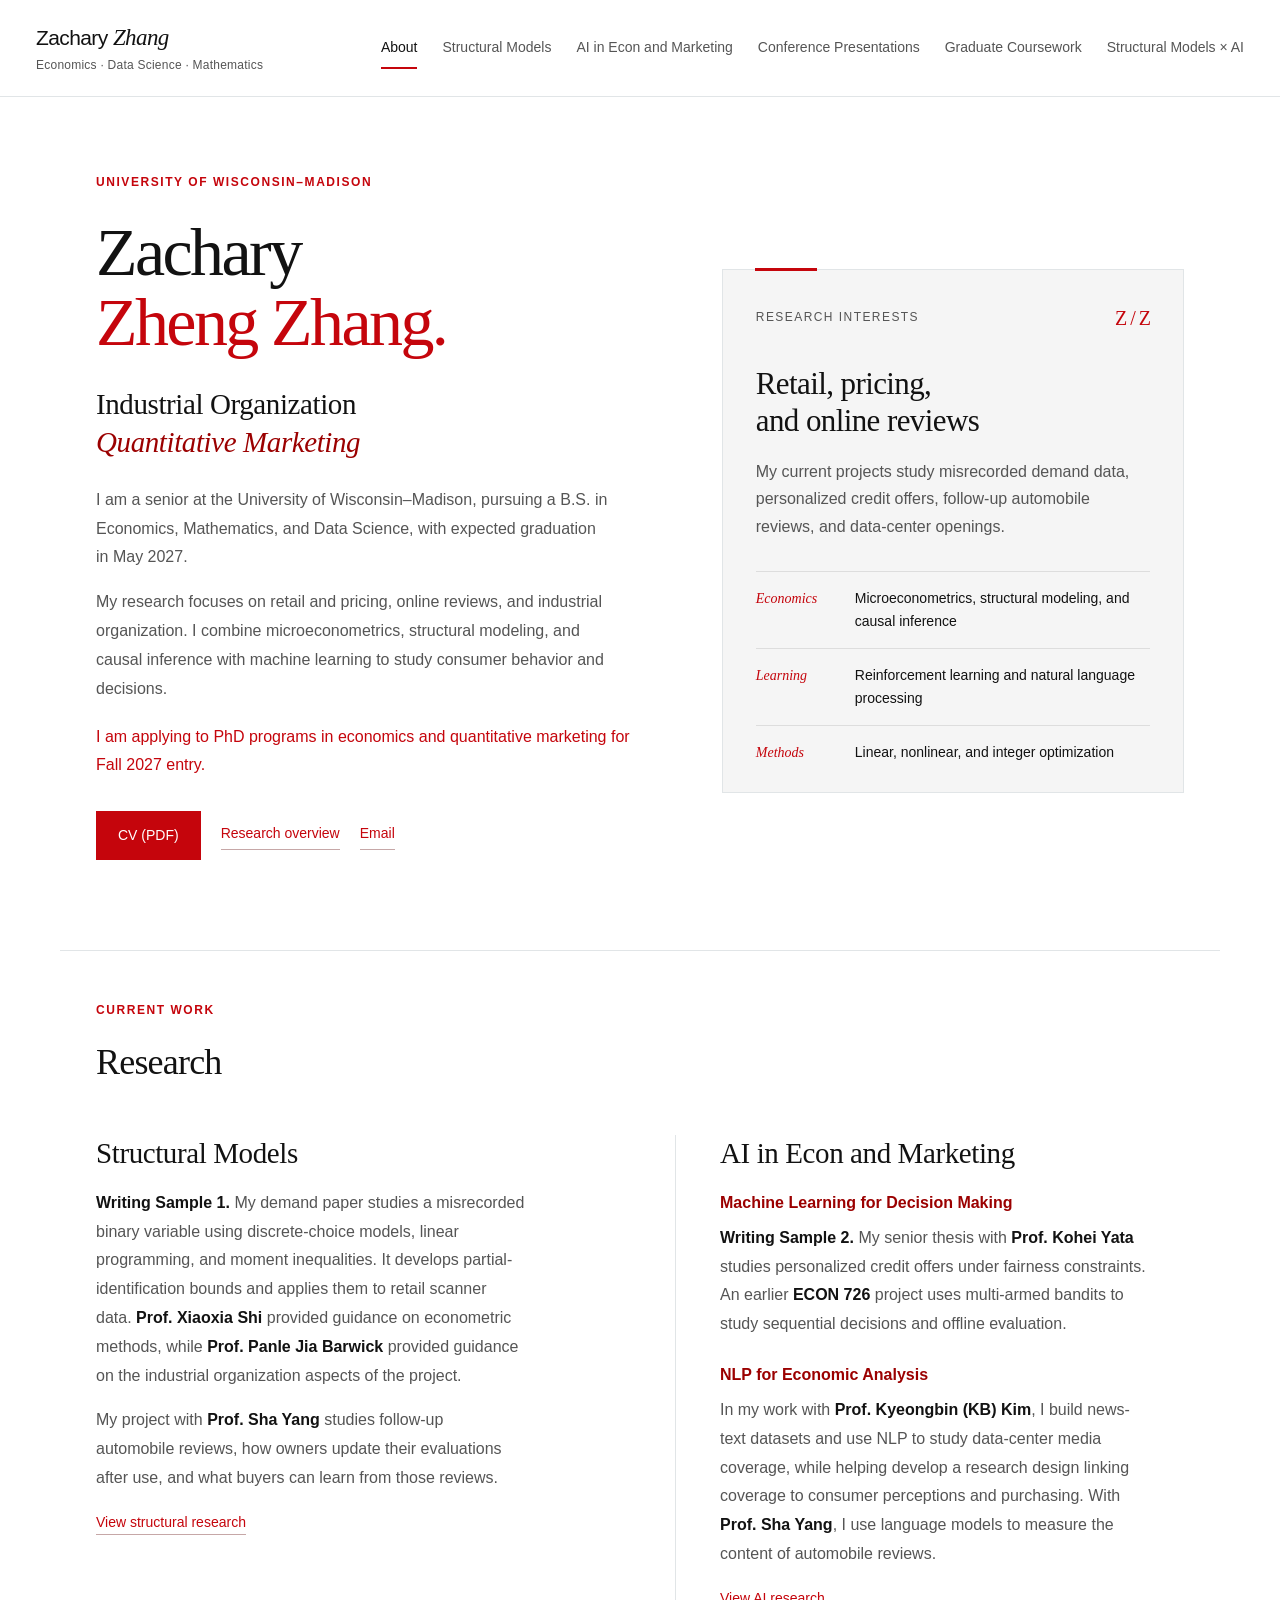
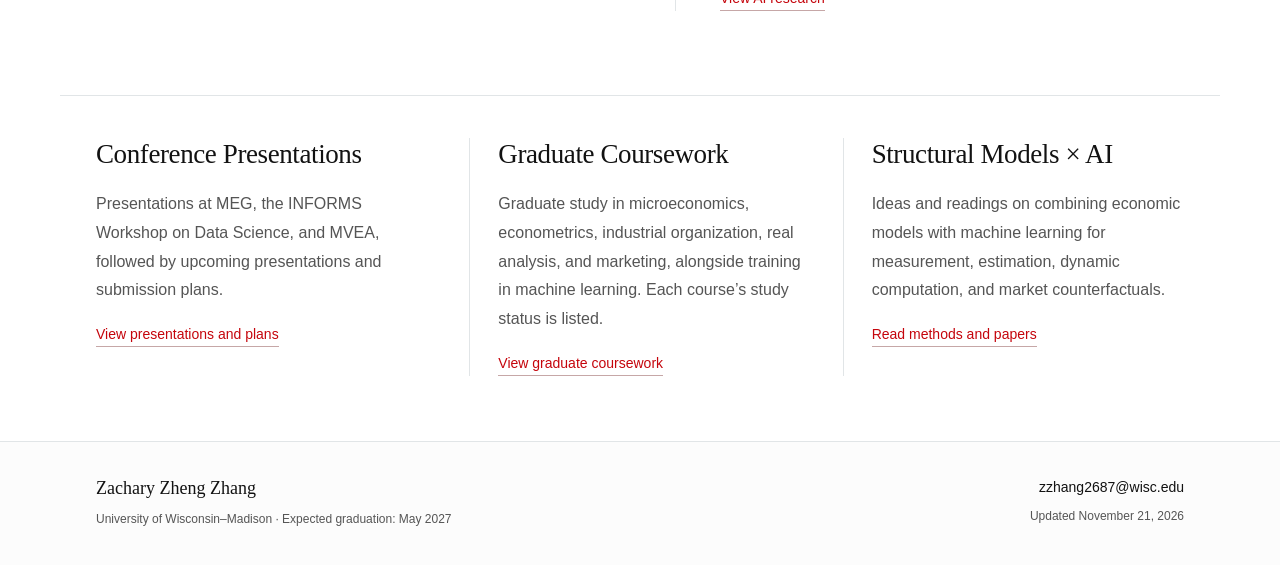
==== commit 7c3c19f8: "Add Prof. honorifics to faculty guidance and collaboration references" ====
--- a/index.html
+++ b/index.html
@@ -19,8 +19,8 @@
 </section>
 <section class="research-overview wrap home-research" id="research" aria-labelledby="research-heading"><div class="section-heading"><p class="eyebrow">Current work</p><h2 id="research-heading">Research</h2></div>
 <div class="research-columns">
-<article><h3>Structural Models</h3><p><strong>Writing Sample 1.</strong> My demand paper studies a misrecorded binary variable using discrete-choice models, linear programming, and moment inequalities. It develops partial-identification bounds and applies them to retail scanner data. <strong>Xiaoxia Shi</strong> provided guidance on econometric methods, while <strong>Panle Jia Barwick</strong> provided guidance on the industrial organization aspects of the project.</p><p>My project with <strong>Sha Yang</strong> studies follow-up automobile reviews, how owners update their evaluations after use, and what buyers can learn from those reviews.</p><a class="text-link" href="structural.html">View structural research</a></article>
-<article><h3>AI in Econ and Marketing</h3><h4>Machine Learning for Decision Making</h4><p><strong>Writing Sample 2.</strong> My senior thesis with <strong>Kohei Yata</strong> studies personalized credit offers under fairness constraints. An earlier <strong>ECON 726</strong> project uses multi-armed bandits to study sequential decisions and offline evaluation.</p><h4>NLP for Economic Analysis</h4><p>In my work with <strong>Kyeongbin (KB) Kim</strong>, I build news-text datasets and use NLP to study data-center media coverage, while helping develop a research design linking coverage to consumer perceptions and purchasing. With <strong>Sha Yang</strong>, I use language models to measure the content of automobile reviews.</p><a class="text-link" href="ai.html">View AI research</a></article>
+<article><h3>Structural Models</h3><p><strong>Writing Sample 1.</strong> My demand paper studies a misrecorded binary variable using discrete-choice models, linear programming, and moment inequalities. It develops partial-identification bounds and applies them to retail scanner data. <strong>Prof. Xiaoxia Shi</strong> provided guidance on econometric methods, while <strong>Prof. Panle Jia Barwick</strong> provided guidance on the industrial organization aspects of the project.</p><p>My project with <strong>Prof. Sha Yang</strong> studies follow-up automobile reviews, how owners update their evaluations after use, and what buyers can learn from those reviews.</p><a class="text-link" href="structural.html">View structural research</a></article>
+<article><h3>AI in Econ and Marketing</h3><h4>Machine Learning for Decision Making</h4><p><strong>Writing Sample 2.</strong> My senior thesis with <strong>Prof. Kohei Yata</strong> studies personalized credit offers under fairness constraints. An earlier <strong>ECON 726</strong> project uses multi-armed bandits to study sequential decisions and offline evaluation.</p><h4>NLP for Economic Analysis</h4><p>In my work with <strong>Prof. Kyeongbin (KB) Kim</strong>, I build news-text datasets and use NLP to study data-center media coverage, while helping develop a research design linking coverage to consumer perceptions and purchasing. With <strong>Prof. Sha Yang</strong>, I use language models to measure the content of automobile reviews.</p><a class="text-link" href="ai.html">View AI research</a></article>
 </div></section>
 <section class="home-destinations wrap" aria-label="Presentations, coursework, and research ideas">
 <article><h2>Conference Presentations</h2><p>Presentations at MEG, the INFORMS Workshop on Data Science, and MVEA, followed by upcoming presentations and submission plans.</p><a class="text-link" href="conferences.html">View presentations and plans</a></article>
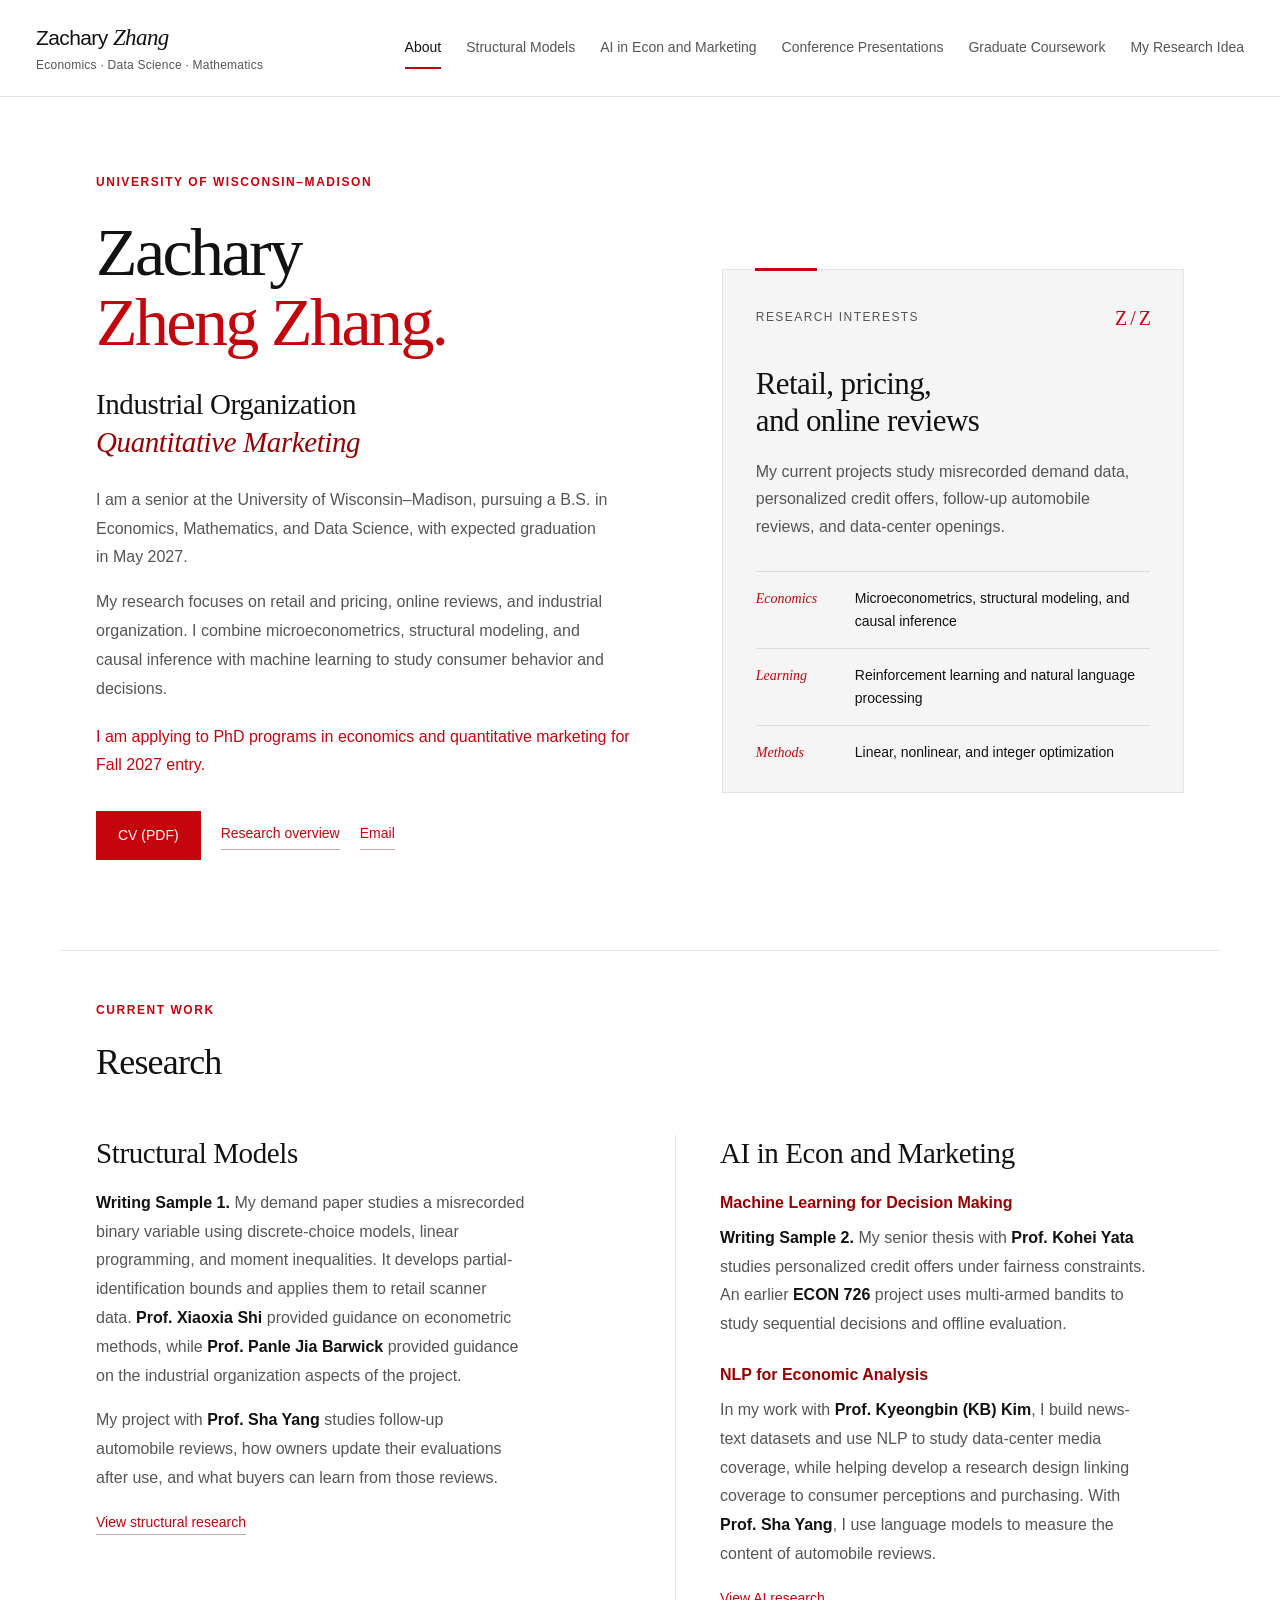
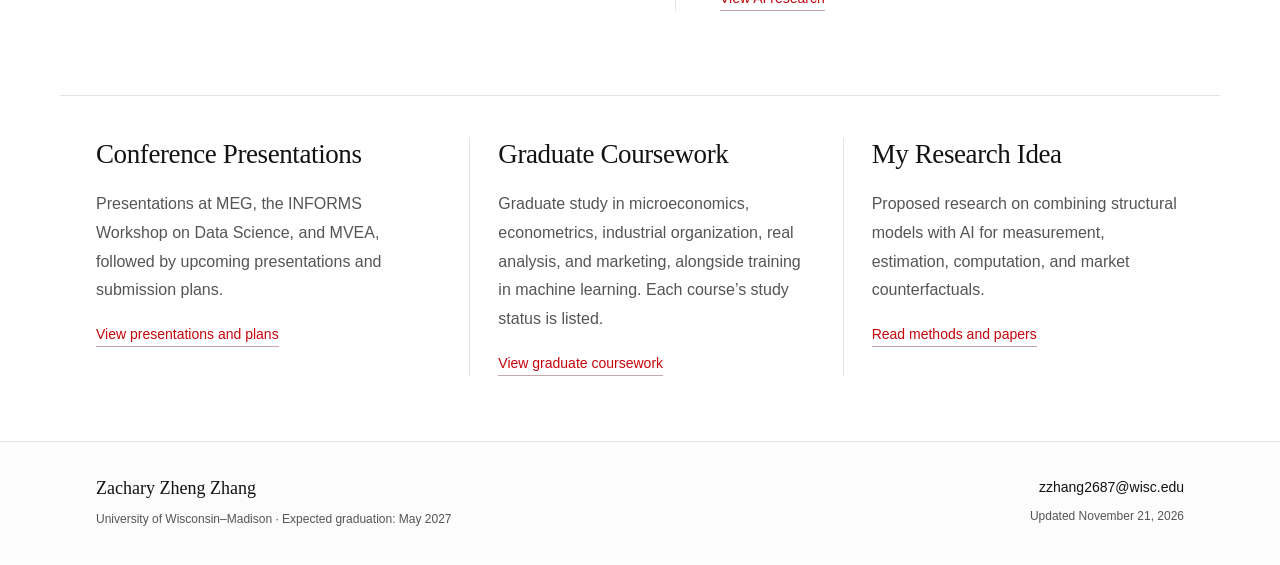
==== commit 38fbf143: "Rename the ideas page and clarify proposed research status" ====
--- a/index.html
+++ b/index.html
@@ -5,7 +5,7 @@
 <meta name="theme-color" content="#c5050c"><link rel="icon" href="favicon.svg?v=45985ab4f6cf" type="image/svg+xml"><link rel="stylesheet" href="style.css?v=45985ab4f6cf"><link rel="stylesheet" href="home.css?v=20261121"><script defer src="site.js"></script></head>
 <body><a class="skip-link" href="#main">Skip to content</a>
 <header class="site-header"><div class="header-inner"><a class="wordmark" href="index.html" aria-label="Zachary Zheng Zhang home">Zachary <span>Zhang</span><span class="wordmark-detail">Economics · Data Science · Mathematics</span></a>
-<button class="menu-toggle" aria-controls="site-nav" aria-expanded="false">Menu</button><nav id="site-nav" aria-label="Main navigation"><a href="index.html" aria-current="page">About</a><a href="structural.html">Structural Models</a><a href="ai.html">AI in Econ and Marketing</a><a href="conferences.html">Conference Presentations</a><a href="coursework.html">Graduate Coursework</a><a href="ideas.html">Structural Models × AI</a></nav></div></header>
+<button class="menu-toggle" aria-controls="site-nav" aria-expanded="false">Menu</button><nav id="site-nav" aria-label="Main navigation"><a href="index.html" aria-current="page">About</a><a href="structural.html">Structural Models</a><a href="ai.html">AI in Econ and Marketing</a><a href="conferences.html">Conference Presentations</a><a href="coursework.html">Graduate Coursework</a><a href="ideas.html">My Research Idea</a></nav></div></header>
 
 <main id="main">
 <section class="home-hero wrap">
@@ -25,7 +25,7 @@
 <section class="home-destinations wrap" aria-label="Presentations, coursework, and research ideas">
 <article><h2>Conference Presentations</h2><p>Presentations at MEG, the INFORMS Workshop on Data Science, and MVEA, followed by upcoming presentations and submission plans.</p><a class="text-link" href="conferences.html">View presentations and plans</a></article>
 <article><h2>Graduate Coursework</h2><p>Graduate study in microeconomics, econometrics, industrial organization, real analysis, and marketing, alongside training in machine learning. Each course’s study status is listed.</p><a class="text-link" href="coursework.html">View graduate coursework</a></article>
-<article><h2>Structural Models × AI</h2><p>Ideas and readings on combining economic models with machine learning for measurement, estimation, dynamic computation, and market counterfactuals.</p><a class="text-link" href="ideas.html">Read methods and papers</a></article>
+<article><h2>My Research Idea</h2><p>Proposed research on combining structural models with AI for measurement, estimation, computation, and market counterfactuals.</p><a class="text-link" href="ideas.html">Read methods and papers</a></article>
 </section>
 </main>
 <footer><div class="footer-inner"><div><a class="footer-name" href="index.html">Zachary Zheng Zhang</a><p>University of Wisconsin–Madison · Expected graduation: May 2027</p></div><div class="footer-contact"><a href="mailto:zzhang2687@wisc.edu">zzhang2687@wisc.edu</a><p>Updated November 21, 2026</p></div></div></footer>
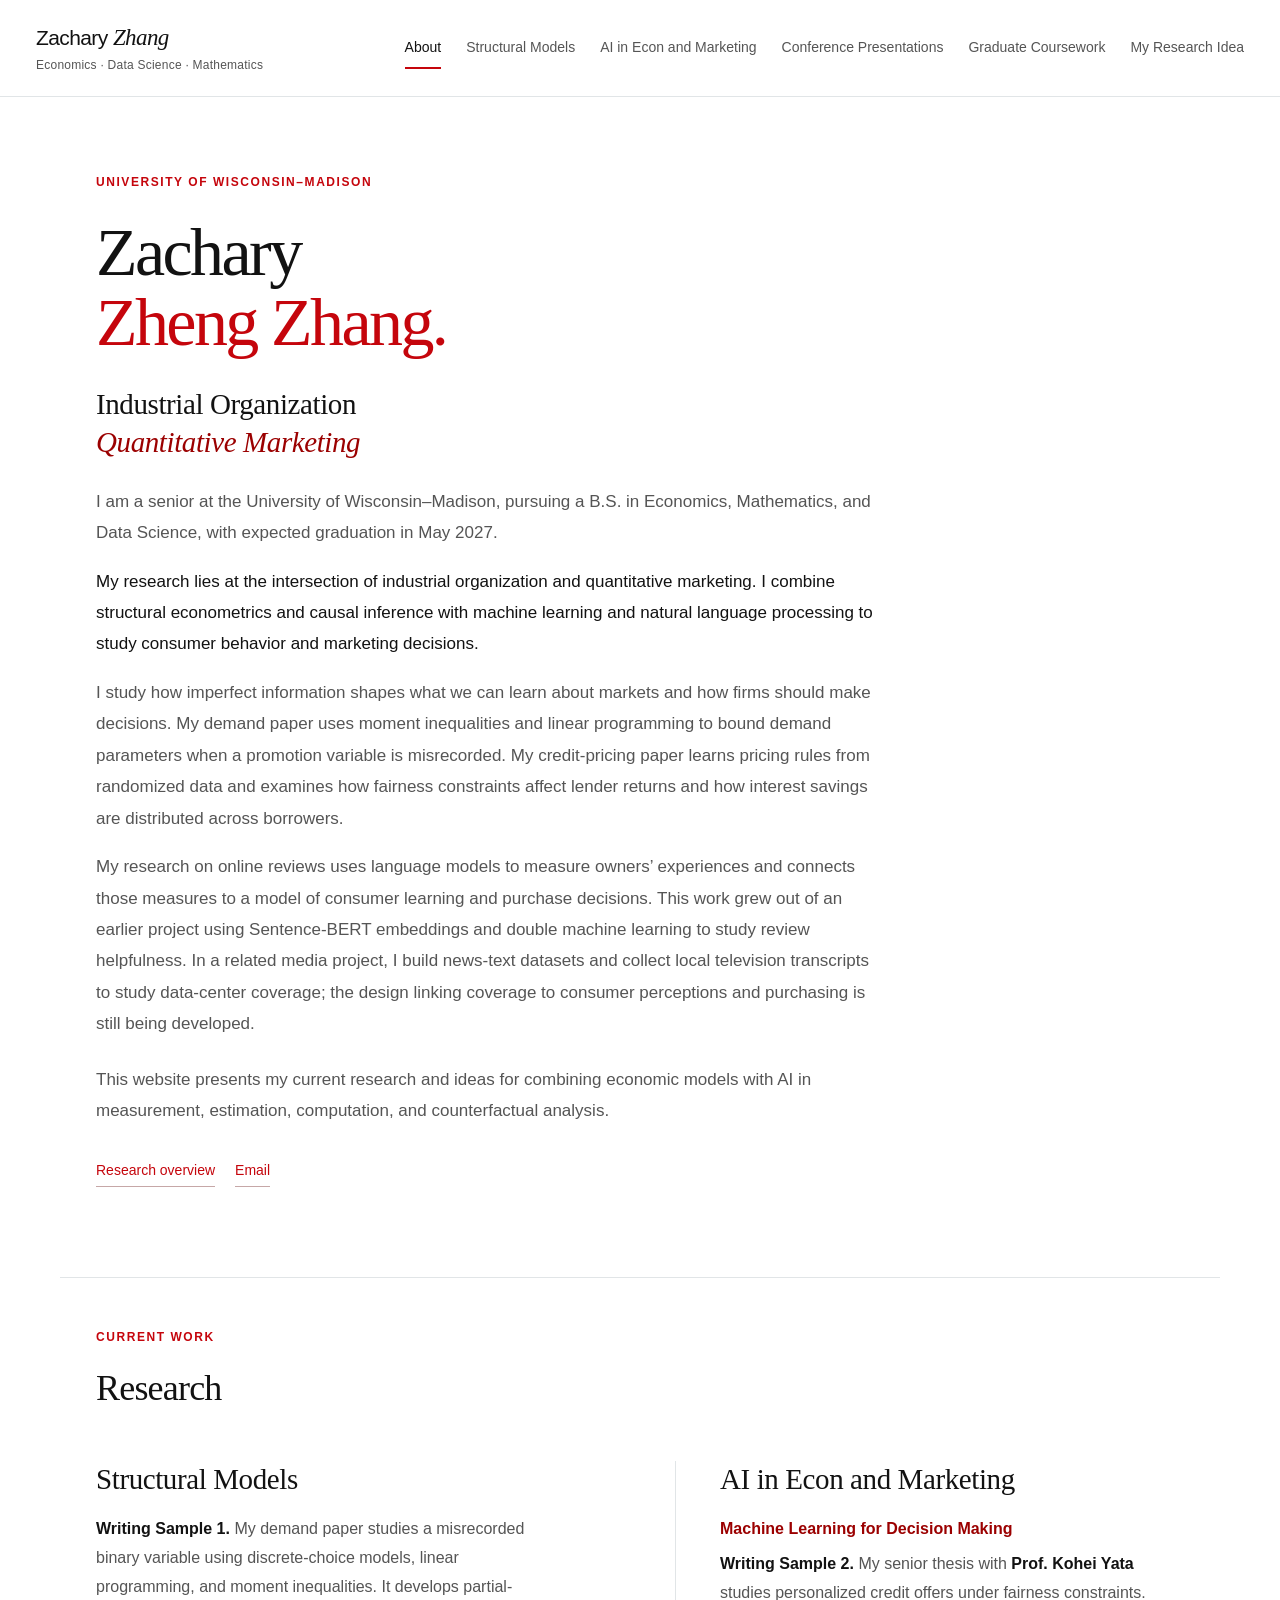
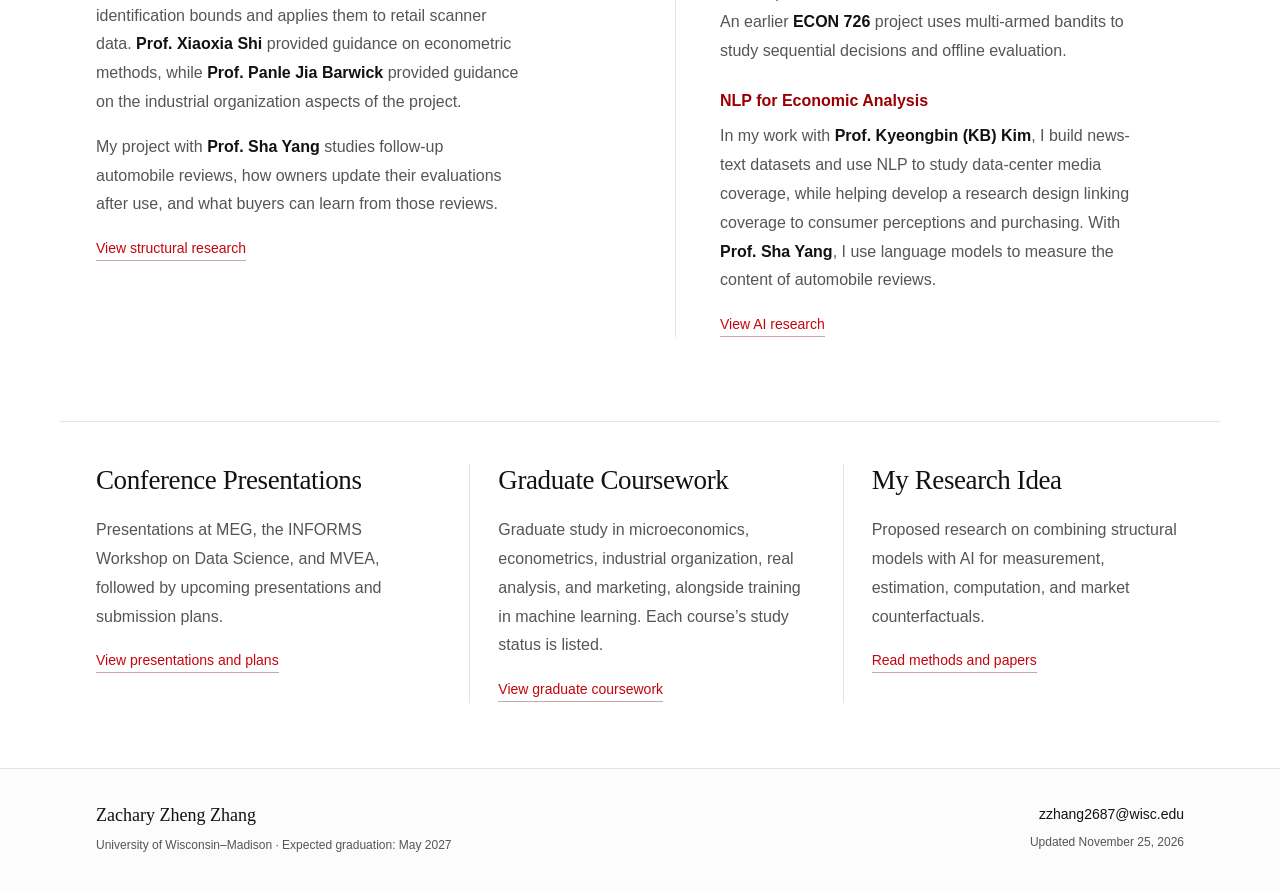
==== commit e7fe2375: "Refocus homepage on research and remove public CV" ====
--- a/index.html
+++ b/index.html
@@ -1,8 +1,8 @@
 <!doctype html>
 <html lang="en"><head><meta charset="utf-8"><meta name="viewport" content="width=device-width,initial-scale=1">
-<title>About | Zachary Zheng Zhang</title>
-<meta name="description" content="Zachary Zheng Zhang, UW–Madison senior in Economics, Mathematics, and Data Science. Research in industrial organization, quantitative marketing, structural models, and AI.">
-<meta name="theme-color" content="#c5050c"><link rel="icon" href="favicon.svg?v=45985ab4f6cf" type="image/svg+xml"><link rel="stylesheet" href="style.css?v=45985ab4f6cf"><link rel="stylesheet" href="home.css?v=20261121"><script defer src="site.js"></script></head>
+<title>Research | Zachary Zheng Zhang</title>
+<meta name="description" content="Zachary Zheng Zhang’s research in consumer behavior and marketing decisions, combining structural econometrics, causal inference, machine learning, and NLP.">
+<meta name="theme-color" content="#c5050c"><link rel="icon" href="favicon.svg?v=45985ab4f6cf" type="image/svg+xml"><link rel="stylesheet" href="style.css?v=45985ab4f6cf"><link rel="stylesheet" href="home.css?v=20261125"><script defer src="site.js"></script></head>
 <body><a class="skip-link" href="#main">Skip to content</a>
 <header class="site-header"><div class="header-inner"><a class="wordmark" href="index.html" aria-label="Zachary Zheng Zhang home">Zachary <span>Zhang</span><span class="wordmark-detail">Economics · Data Science · Mathematics</span></a>
 <button class="menu-toggle" aria-controls="site-nav" aria-expanded="false">Menu</button><nav id="site-nav" aria-label="Main navigation"><a href="index.html" aria-current="page">About</a><a href="structural.html">Structural Models</a><a href="ai.html">AI in Econ and Marketing</a><a href="conferences.html">Conference Presentations</a><a href="coursework.html">Graduate Coursework</a><a href="ideas.html">My Research Idea</a></nav></div></header>
@@ -11,11 +11,11 @@
 <section class="home-hero wrap">
   <div class="hero-copy"><p class="eyebrow">University of Wisconsin–Madison</p><h1>Zachary<br><span class="name-second">Zheng Zhang.</span></h1><p class="hero-subtitle">Industrial Organization<br><em>Quantitative Marketing</em></p>
   <p class="bio">I am a senior at the University of Wisconsin–Madison, pursuing a B.S. in Economics, Mathematics, and Data Science, with expected graduation in May 2027.</p>
-  <p class="bio">My research focuses on retail and pricing, online reviews, and industrial organization. I combine microeconometrics, structural modeling, and causal inference with machine learning to study consumer behavior and decisions.</p>
-  <p class="application-note">I am applying to PhD programs in economics and quantitative marketing for Fall 2027 entry.</p>
-  <div class="hero-actions"><a class="button primary" href="files/Zachary_Zhang_CV_Nov2026.pdf" target="_blank" rel="noopener">CV (PDF)</a><a class="text-link" href="#research">Research overview</a><a class="text-link" href="mailto:zzhang2687@wisc.edu">Email</a></div></div>
-  <aside class="research-note home-interests" aria-labelledby="interests-heading"><div class="note-top"><span>Research interests</span><span class="note-monogram" aria-hidden="true">Z / Z</span></div><h2 id="interests-heading">Retail, pricing,<br>and online reviews</h2><p>My current projects study misrecorded demand data, personalized credit offers, follow-up automobile reviews, and data-center openings.</p>
-  <div class="note-row"><span class="note-label">Economics</span><span>Microeconometrics, structural modeling, and causal inference</span></div><div class="note-row"><span class="note-label">Learning</span><span>Reinforcement learning and natural language processing</span></div><div class="note-row"><span class="note-label">Methods</span><span>Linear, nonlinear, and integer optimization</span></div></aside>
+  <p class="bio research-intro">My research lies at the intersection of industrial organization and quantitative marketing. I combine structural econometrics and causal inference with machine learning and natural language processing to study consumer behavior and marketing decisions.</p>
+  <p class="bio">I study how imperfect information shapes what we can learn about markets and how firms should make decisions. My demand paper uses moment inequalities and linear programming to bound demand parameters when a promotion variable is misrecorded. My credit-pricing paper learns pricing rules from randomized data and examines how fairness constraints affect lender returns and how interest savings are distributed across borrowers.</p>
+  <p class="bio">My research on online reviews uses language models to measure owners’ experiences and connects those measures to a model of consumer learning and purchase decisions. This work grew out of an earlier project using Sentence-BERT embeddings and double machine learning to study review helpfulness. In a related media project, I build news-text datasets and collect local television transcripts to study data-center coverage; the design linking coverage to consumer perceptions and purchasing is still being developed.</p>
+  <p class="bio site-purpose">This website presents my current research and ideas for combining economic models with AI in measurement, estimation, computation, and counterfactual analysis.</p>
+  <div class="hero-actions"><a class="text-link" href="#research">Research overview</a><a class="text-link" href="mailto:zzhang2687@wisc.edu">Email</a></div></div>
 </section>
 <section class="research-overview wrap home-research" id="research" aria-labelledby="research-heading"><div class="section-heading"><p class="eyebrow">Current work</p><h2 id="research-heading">Research</h2></div>
 <div class="research-columns">
@@ -28,5 +28,5 @@
 <article><h2>My Research Idea</h2><p>Proposed research on combining structural models with AI for measurement, estimation, computation, and market counterfactuals.</p><a class="text-link" href="ideas.html">Read methods and papers</a></article>
 </section>
 </main>
-<footer><div class="footer-inner"><div><a class="footer-name" href="index.html">Zachary Zheng Zhang</a><p>University of Wisconsin–Madison · Expected graduation: May 2027</p></div><div class="footer-contact"><a href="mailto:zzhang2687@wisc.edu">zzhang2687@wisc.edu</a><p>Updated November 21, 2026</p></div></div></footer>
+<footer><div class="footer-inner"><div><a class="footer-name" href="index.html">Zachary Zheng Zhang</a><p>University of Wisconsin–Madison · Expected graduation: May 2027</p></div><div class="footer-contact"><a href="mailto:zzhang2687@wisc.edu">zzhang2687@wisc.edu</a><p>Updated November 25, 2026</p></div></div></footer>
 </body></html>
--- a/home.css
+++ b/home.css
@@ -1,7 +1,11 @@
 /* Homepage-specific layout; shared site colors and typography are inherited. */
-.home-interests .note-top{margin-bottom:30px}
-.home-interests .note-row{grid-template-columns:90px 1fr}
-.home-interests .note-row:last-child{padding-bottom:0}
+.home-hero{display:block}
+.home-hero .hero-copy{max-width:820px}
+.home-hero .bio{max-width:780px;font-size:17px;line-height:1.85}
+.home-hero .research-intro{color:var(--ink)}
+.home-hero .site-purpose{margin-top:24px}
+.home-hero .hero-actions{flex-wrap:wrap}
+
 .home-research .research-columns h3{margin-top:0}
 .home-research h4{font-family:var(--sans);font-size:16px;line-height:1.5;font-weight:600;color:var(--accent);margin:24px 0 9px}
 .home-research h4:first-of-type{margin-top:20px}
@@ -10,5 +14,5 @@
 .home-destinations article+article{border-left:1px solid var(--line);padding-left:28px}
 .home-destinations h2{font-size:27px;line-height:1.25;letter-spacing:-.4px;margin-bottom:18px}
 .home-destinations p{font-size:16px;line-height:1.8}
-@media(max-width:850px){.home-interests .note-row{display:block}.home-interests .note-label{display:block;margin-bottom:5px}.home-destinations{grid-template-columns:1fr;gap:28px}.home-destinations article+article{border-left:0;border-top:1px solid var(--line);padding-left:0;padding-top:28px}}
-@media(max-width:620px){.home-interests .note-row{display:grid;grid-template-columns:90px 1fr}.home-destinations{padding-top:32px;padding-bottom:44px}.home-destinations h2{font-size:28px}}
+@media(max-width:850px){.home-destinations{grid-template-columns:1fr;gap:28px}.home-destinations article+article{border-left:0;border-top:1px solid var(--line);padding-left:0;padding-top:28px}}
+@media(max-width:620px){.home-destinations{padding-top:32px;padding-bottom:44px}.home-destinations h2{font-size:28px}}
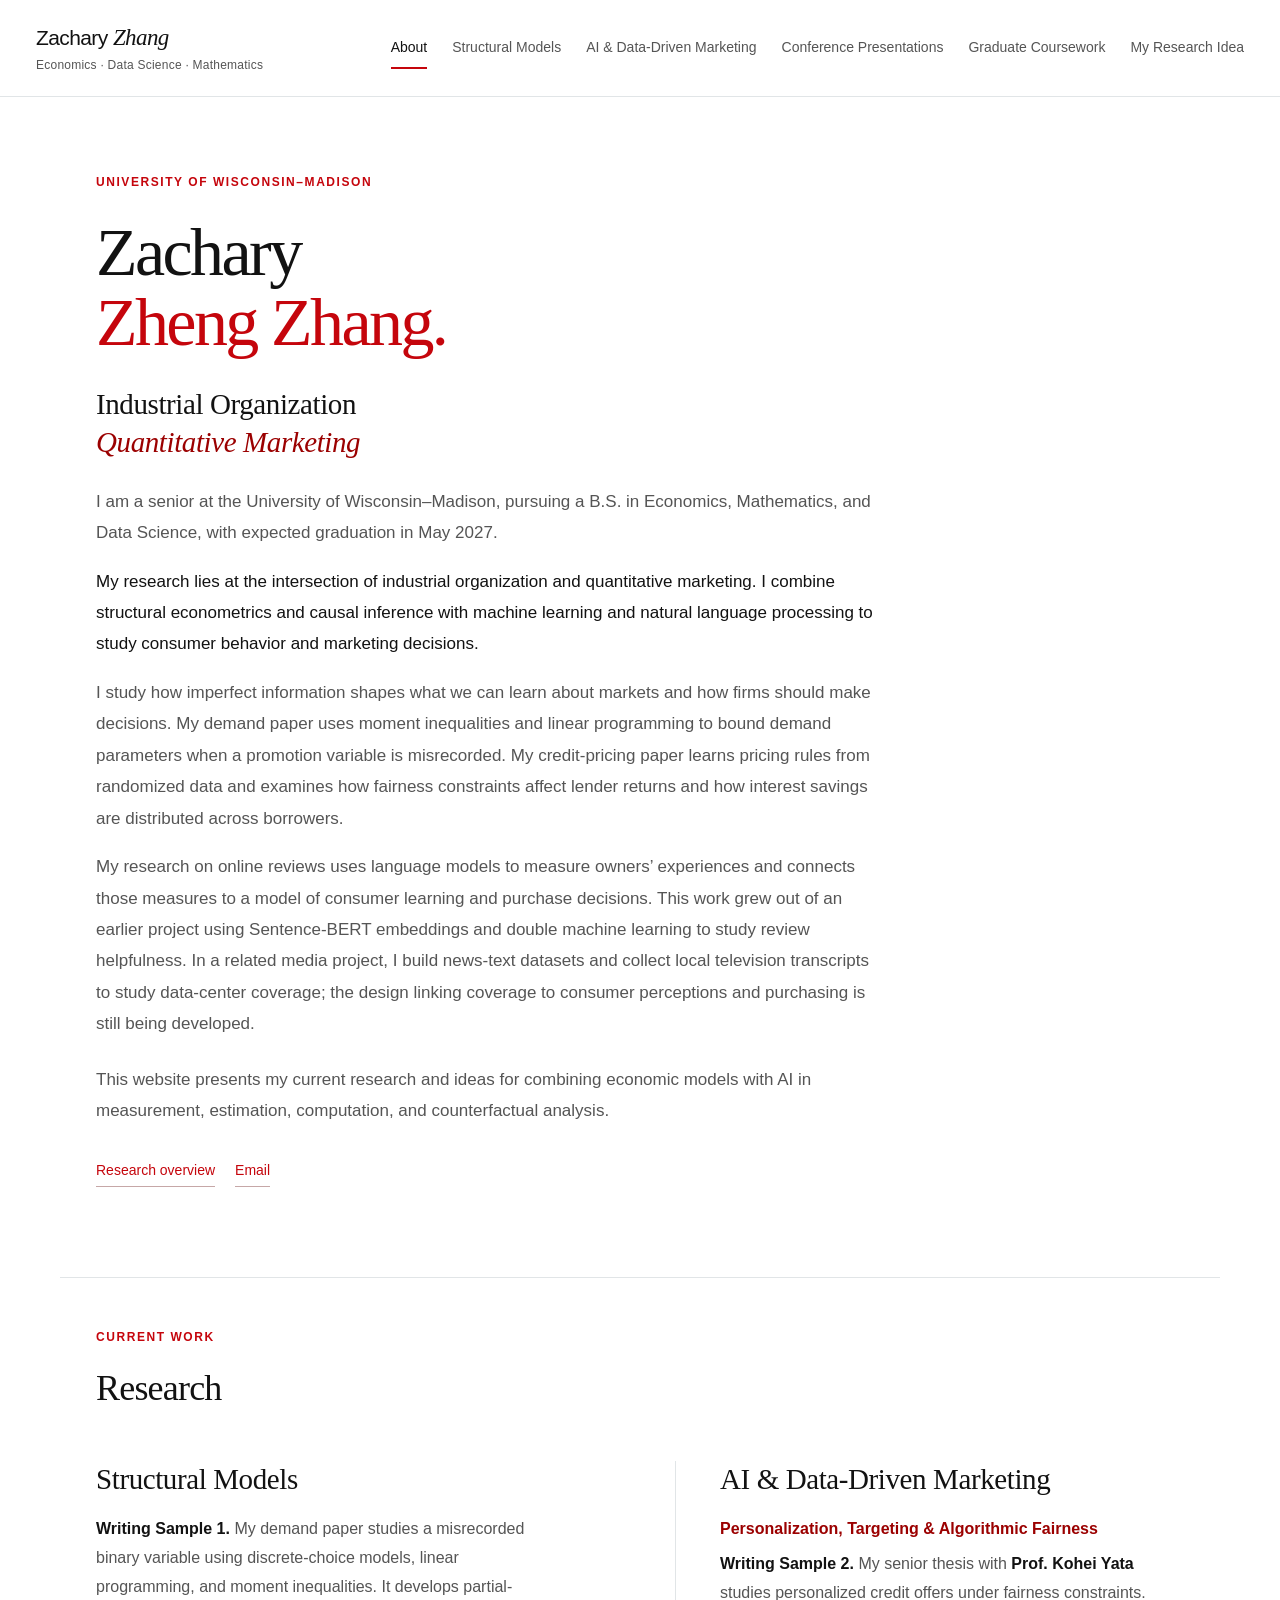
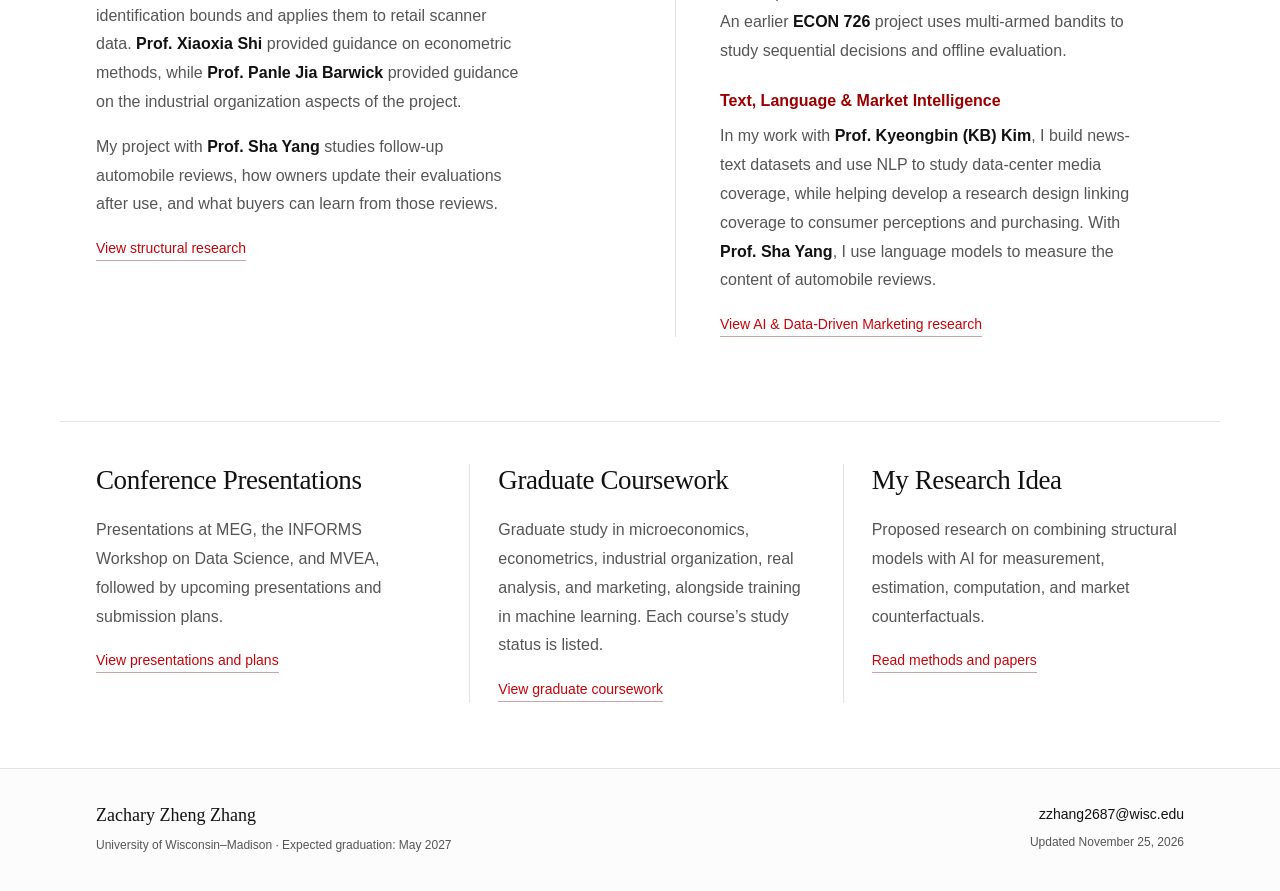
==== commit 4b4e3f63: "Rename AI research area and clarify marketing research themes" ====
--- a/index.html
+++ b/index.html
@@ -5,7 +5,7 @@
 <meta name="theme-color" content="#c5050c"><link rel="icon" href="favicon.svg?v=45985ab4f6cf" type="image/svg+xml"><link rel="stylesheet" href="style.css?v=45985ab4f6cf"><link rel="stylesheet" href="home.css?v=20261125"><script defer src="site.js"></script></head>
 <body><a class="skip-link" href="#main">Skip to content</a>
 <header class="site-header"><div class="header-inner"><a class="wordmark" href="index.html" aria-label="Zachary Zheng Zhang home">Zachary <span>Zhang</span><span class="wordmark-detail">Economics · Data Science · Mathematics</span></a>
-<button class="menu-toggle" aria-controls="site-nav" aria-expanded="false">Menu</button><nav id="site-nav" aria-label="Main navigation"><a href="index.html" aria-current="page">About</a><a href="structural.html">Structural Models</a><a href="ai.html">AI in Econ and Marketing</a><a href="conferences.html">Conference Presentations</a><a href="coursework.html">Graduate Coursework</a><a href="ideas.html">My Research Idea</a></nav></div></header>
+<button class="menu-toggle" aria-controls="site-nav" aria-expanded="false">Menu</button><nav id="site-nav" aria-label="Main navigation"><a href="index.html" aria-current="page">About</a><a href="structural.html">Structural Models</a><a href="ai.html">AI &amp; Data-Driven Marketing</a><a href="conferences.html">Conference Presentations</a><a href="coursework.html">Graduate Coursework</a><a href="ideas.html">My Research Idea</a></nav></div></header>
 
 <main id="main">
 <section class="home-hero wrap">
@@ -20,7 +20,7 @@
 <section class="research-overview wrap home-research" id="research" aria-labelledby="research-heading"><div class="section-heading"><p class="eyebrow">Current work</p><h2 id="research-heading">Research</h2></div>
 <div class="research-columns">
 <article><h3>Structural Models</h3><p><strong>Writing Sample 1.</strong> My demand paper studies a misrecorded binary variable using discrete-choice models, linear programming, and moment inequalities. It develops partial-identification bounds and applies them to retail scanner data. <strong>Prof. Xiaoxia Shi</strong> provided guidance on econometric methods, while <strong>Prof. Panle Jia Barwick</strong> provided guidance on the industrial organization aspects of the project.</p><p>My project with <strong>Prof. Sha Yang</strong> studies follow-up automobile reviews, how owners update their evaluations after use, and what buyers can learn from those reviews.</p><a class="text-link" href="structural.html">View structural research</a></article>
-<article><h3>AI in Econ and Marketing</h3><h4>Machine Learning for Decision Making</h4><p><strong>Writing Sample 2.</strong> My senior thesis with <strong>Prof. Kohei Yata</strong> studies personalized credit offers under fairness constraints. An earlier <strong>ECON 726</strong> project uses multi-armed bandits to study sequential decisions and offline evaluation.</p><h4>NLP for Economic Analysis</h4><p>In my work with <strong>Prof. Kyeongbin (KB) Kim</strong>, I build news-text datasets and use NLP to study data-center media coverage, while helping develop a research design linking coverage to consumer perceptions and purchasing. With <strong>Prof. Sha Yang</strong>, I use language models to measure the content of automobile reviews.</p><a class="text-link" href="ai.html">View AI research</a></article>
+<article><h3>AI &amp; Data-Driven Marketing</h3><h4>Personalization, Targeting &amp; Algorithmic Fairness</h4><p><strong>Writing Sample 2.</strong> My senior thesis with <strong>Prof. Kohei Yata</strong> studies personalized credit offers under fairness constraints. An earlier <strong>ECON 726</strong> project uses multi-armed bandits to study sequential decisions and offline evaluation.</p><h4>Text, Language &amp; Market Intelligence</h4><p>In my work with <strong>Prof. Kyeongbin (KB) Kim</strong>, I build news-text datasets and use NLP to study data-center media coverage, while helping develop a research design linking coverage to consumer perceptions and purchasing. With <strong>Prof. Sha Yang</strong>, I use language models to measure the content of automobile reviews.</p><a class="text-link" href="ai.html">View AI &amp; Data-Driven Marketing research</a></article>
 </div></section>
 <section class="home-destinations wrap" aria-label="Presentations, coursework, and research ideas">
 <article><h2>Conference Presentations</h2><p>Presentations at MEG, the INFORMS Workshop on Data Science, and MVEA, followed by upcoming presentations and submission plans.</p><a class="text-link" href="conferences.html">View presentations and plans</a></article>
